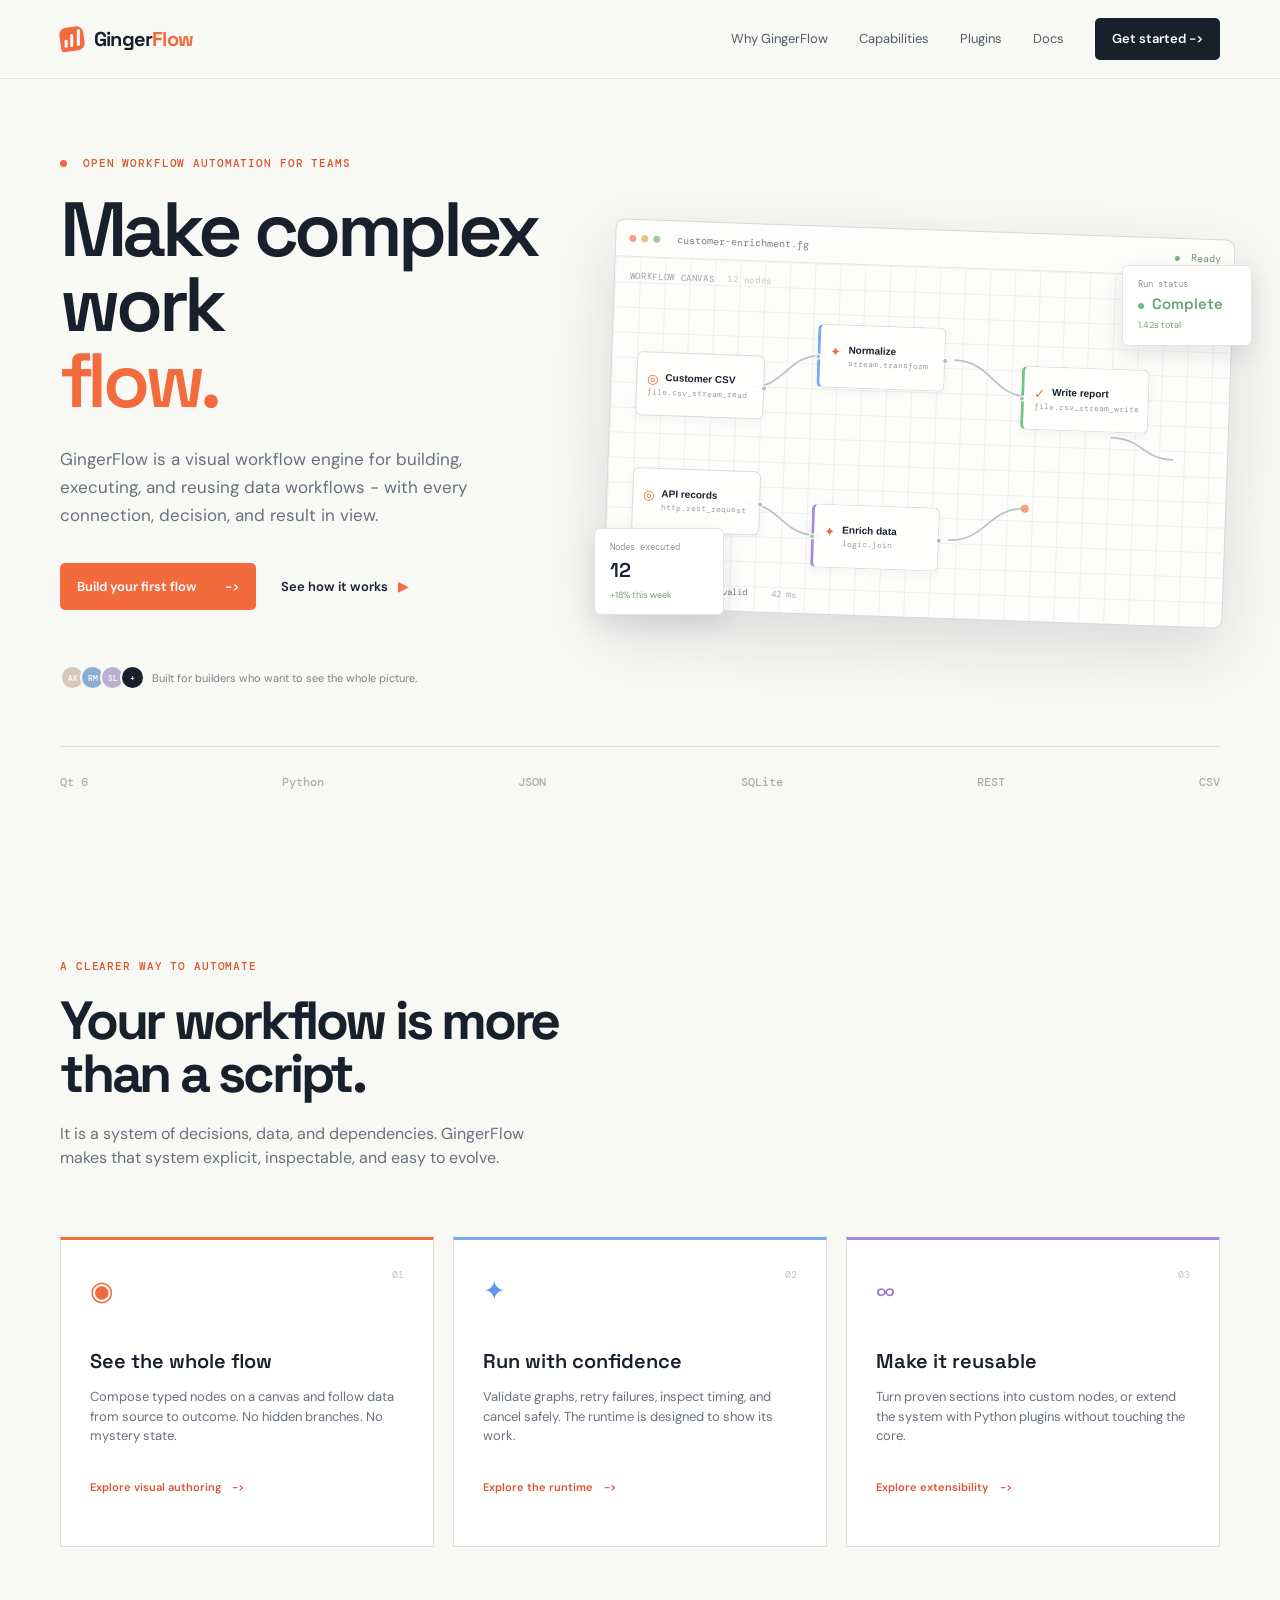
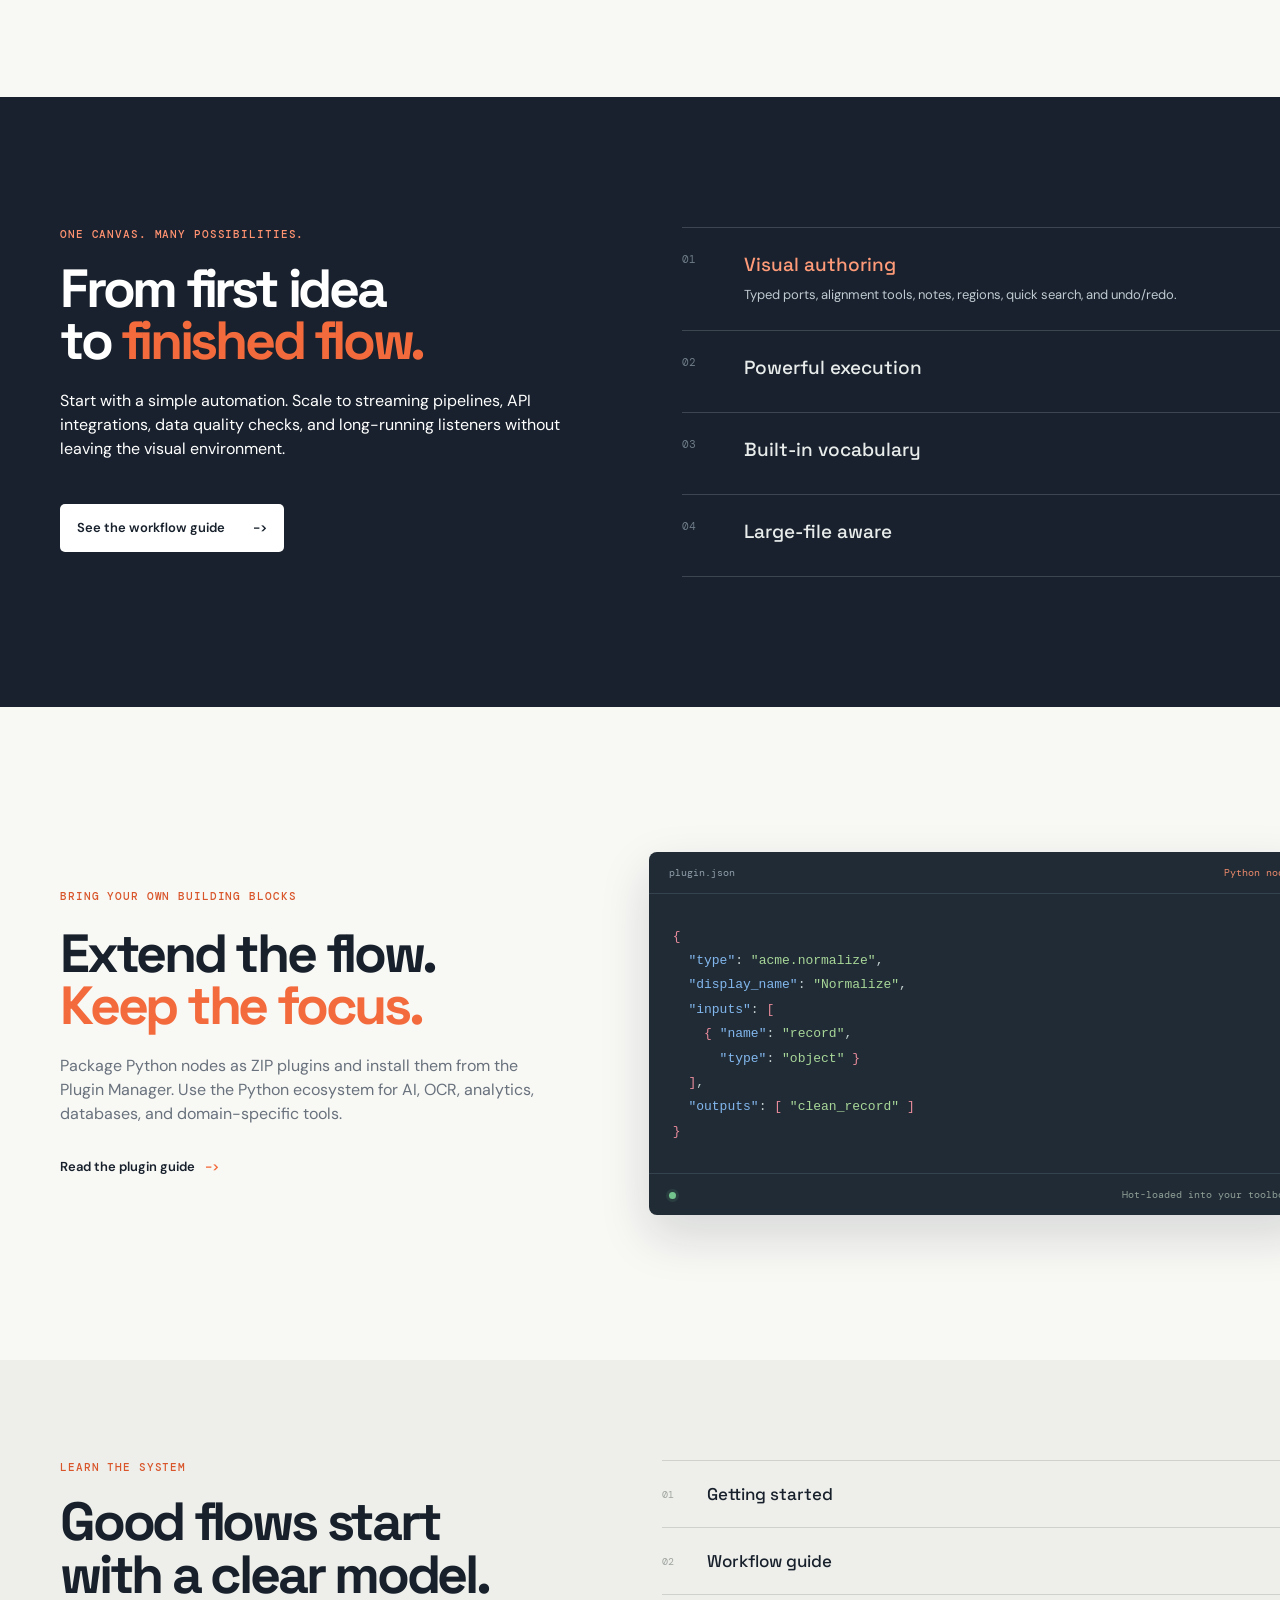
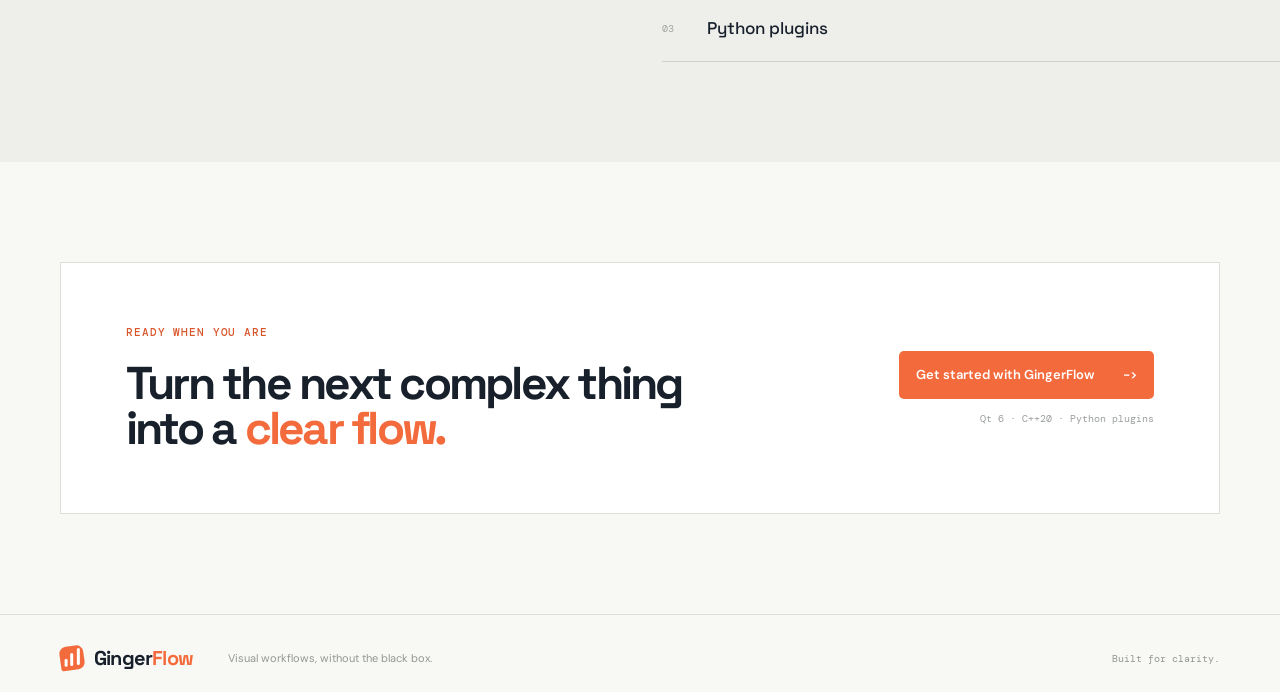
==== index.html @ 4911ff60 "Add initial HTML, CSS, and JavaScript files for GingerFlow web application" ====
<!doctype html>
<html lang="en">
<head>
  <meta charset="utf-8">
  <meta name="viewport" content="width=device-width, initial-scale=1">
  <meta name="description" content="GingerFlow is a visual workflow engine for building, inspecting, and automating data workflows.">
  <title>GingerFlow - Visual workflows, without the black box</title>
  <link rel="stylesheet" href="styles.css">
</head>
<body>
  <header class="site-header">
    <nav class="nav shell" aria-label="Main navigation">
      <a class="brand" href="#top" aria-label="GingerFlow home">
        <span class="brand-mark" aria-hidden="true"><span></span><span></span><span></span></span>
        <span>Ginger<span>Flow</span></span>
      </a>
      <button class="menu-toggle" type="button" aria-expanded="false" aria-controls="site-menu">Menu</button>
      <div class="nav-links" id="site-menu">
        <a href="#why">Why GingerFlow</a>
        <a href="#capabilities">Capabilities</a>
        <a href="#plugins">Plugins</a>
        <a href="#docs">Docs</a>
        <a class="nav-cta" href="#get-started">Get started <span aria-hidden="true">-&gt;</span></a>
      </div>
    </nav>
  </header>

  <main id="top">
    <section class="hero shell">
      <div class="hero-copy">
        <p class="eyebrow"><span class="eyebrow-dot"></span> Open workflow automation for teams</p>
        <h1>Make complex work<br><em>flow.</em></h1>
        <p class="hero-lede">GingerFlow is a visual workflow engine for building, executing, and reusing data workflows - with every connection, decision, and result in view.</p>
        <div class="hero-actions">
          <a class="button button-primary" href="#get-started">Build your first flow <span aria-hidden="true">-&gt;</span></a>
          <a class="text-link" href="#workflow-demo">See how it works <span aria-hidden="true">&#9654;</span></a>
        </div>
        <div class="hero-proof">
          <div class="avatars" aria-hidden="true"><i>AK</i><i>RM</i><i>SL</i><i>+</i></div>
          <span>Built for builders who want to see the whole picture.</span>
        </div>
      </div>
      <div class="hero-visual" id="workflow-demo" aria-label="Interactive workflow preview">
        <div class="visual-glow"></div>
        <div class="workflow-window">
          <div class="window-bar"><span class="window-dot red"></span><span class="window-dot yellow"></span><span class="window-dot green"></span><span class="window-title">customer-enrichment.fg</span><span class="run-state"><b></b> Ready</span></div>
          <div class="canvas">
            <div class="canvas-label">WORKFLOW CANVAS <span>12 nodes</span></div>
            <svg class="wires" viewBox="0 0 620 350" preserveAspectRatio="none" aria-hidden="true">
              <path d="M138 126 C175 126, 175 92, 211 92"></path>
              <path d="M138 242 C175 242, 175 272, 211 272"></path>
              <path d="M343 92 C382 92, 382 126, 419 126"></path>
              <path d="M343 272 C382 272, 382 238, 419 238"></path>
              <path d="M503 164 C535 164, 535 184, 566 184"></path>
              <circle cx="211" cy="92" r="4"></circle><circle cx="211" cy="272" r="4"></circle><circle cx="419" cy="126" r="4"></circle><circle cx="419" cy="238" r="4"></circle>
            </svg>
            <button class="flow-node source" type="button" data-node="Input"> <span class="node-icon">&#9678;</span><strong>Customer CSV</strong><small>file.csv_stream_read</small><b class="port out"></b></button>
            <button class="flow-node source second" type="button" data-node="Input"> <span class="node-icon">&#9678;</span><strong>API records</strong><small>http.rest_request</small><b class="port out"></b></button>
            <button class="flow-node action" type="button" data-node="Transform"> <span class="node-icon">&#10022;</span><strong>Normalize</strong><small>stream.transform</small><b class="port in"></b><b class="port out"></b></button>
            <button class="flow-node action second" type="button" data-node="Transform"> <span class="node-icon">&#10022;</span><strong>Enrich data</strong><small>logic.join</small><b class="port in"></b><b class="port out"></b></button>
            <button class="flow-node result" type="button" data-node="Output"> <span class="node-icon">&#10003;</span><strong>Write report</strong><small>file.csv_stream_write</small><b class="port in"></b></button>
            <div class="canvas-status"><span class="status-check">&#10003;</span> All connections valid <span>42 ms</span></div>
          </div>
        </div>
        <div class="metric-card metric-one"><span>Nodes executed</span><strong>12</strong><small>+18% this week</small></div>
        <div class="metric-card metric-two"><span>Run status</span><strong><i></i> Complete</strong><small>1.42s total</small></div>
      </div>
    </section>

    <section class="logo-strip shell" aria-label="GingerFlow technologies">
      <span>Qt 6</span><span>Python</span><span>JSON</span><span>SQLite</span><span>REST</span><span>CSV</span>
    </section>

    <section class="section shell" id="why">
      <div class="section-heading">
        <p class="eyebrow">A clearer way to automate</p>
        <h2>Your workflow is more than a script.</h2>
        <p>It is a system of decisions, data, and dependencies. GingerFlow makes that system explicit, inspectable, and easy to evolve.</p>
      </div>
      <div class="feature-grid">
        <article class="feature-card accent-orange"><span class="feature-number">01</span><div class="feature-icon">&#9673;</div><h3>See the whole flow</h3><p>Compose typed nodes on a canvas and follow data from source to outcome. No hidden branches. No mystery state.</p><a href="#capabilities">Explore visual authoring <span>-&gt;</span></a></article>
        <article class="feature-card accent-blue"><span class="feature-number">02</span><div class="feature-icon">&#10022;</div><h3>Run with confidence</h3><p>Validate graphs, retry failures, inspect timing, and cancel safely. The runtime is designed to show its work.</p><a href="#capabilities">Explore the runtime <span>-&gt;</span></a></article>
        <article class="feature-card accent-purple"><span class="feature-number">03</span><div class="feature-icon">&#8734;</div><h3>Make it reusable</h3><p>Turn proven sections into custom nodes, or extend the system with Python plugins without touching the core.</p><a href="#plugins">Explore extensibility <span>-&gt;</span></a></article>
      </div>
    </section>

    <section class="dark-section" id="capabilities">
      <div class="shell capability-layout">
        <div class="section-heading light">
          <p class="eyebrow">One canvas. Many possibilities.</p>
          <h2>From first idea<br>to <em>finished flow.</em></h2>
          <p>Start with a simple automation. Scale to streaming pipelines, API integrations, data quality checks, and long-running listeners without leaving the visual environment.</p>
          <a class="button button-light" href="#get-started">See the workflow guide <span>-&gt;</span></a>
        </div>
        <div class="capability-list">
          <div class="capability active"><span>01</span><div><h3>Visual authoring</h3><p>Typed ports, alignment tools, notes, regions, quick search, and undo/redo.</p></div><b>+</b></div>
          <div class="capability"><span>02</span><div><h3>Powerful execution</h3><p>DAG validation, conditional branches, repeats, retries, cancellation, and isolation.</p></div><b>+</b></div>
          <div class="capability"><span>03</span><div><h3>Built-in vocabulary</h3><p>Logic, data, strings, files, networks, databases, archives, images, and more.</p></div><b>+</b></div>
          <div class="capability"><span>04</span><div><h3>Large-file aware</h3><p>Process binary files and CSV data in bounded chunks or row batches.</p></div><b>+</b></div>
        </div>
      </div>
    </section>

    <section class="plugin-section shell" id="plugins">
      <div class="plugin-copy"><p class="eyebrow">Bring your own building blocks</p><h2>Extend the flow.<br><em>Keep the focus.</em></h2><p>Package Python nodes as ZIP plugins and install them from the Plugin Manager. Use the Python ecosystem for AI, OCR, analytics, databases, and domain-specific tools.</p><a class="text-link" href="#docs">Read the plugin guide <span>-&gt;</span></a></div>
      <div class="code-card"><div class="code-top"><span>plugin.json</span><span>Python node</span></div><pre><code><span class="code-pink">{</span>
  <span class="code-key">"type"</span>: <span class="code-green">"acme.normalize"</span>,
  <span class="code-key">"display_name"</span>: <span class="code-green">"Normalize"</span>,
  <span class="code-key">"inputs"</span>: <span class="code-pink">[</span>
    <span class="code-pink">{</span> <span class="code-key">"name"</span>: <span class="code-green">"record"</span>,
      <span class="code-key">"type"</span>: <span class="code-green">"object"</span> <span class="code-pink">}</span>
  <span class="code-pink">]</span>,
  <span class="code-key">"outputs"</span>: <span class="code-pink">[</span> <span class="code-green">"clean_record"</span> <span class="code-pink">]</span>
<span class="code-pink">}</span></code></pre><div class="code-footer"><span class="pulse"></span> Hot-loaded into your toolbox</div></div>
    </section>

    <section class="docs-section" id="docs">
      <div class="shell docs-inner"><div><p class="eyebrow">Learn the system</p><h2>Good flows start<br>with a clear model.</h2></div><div class="docs-links"><a href="../wiki/Getting-Started.md"><span>01</span><strong>Getting started</strong><b>-&gt;</b></a><a href="../wiki/Workflow-Guide.md"><span>02</span><strong>Workflow guide</strong><b>-&gt;</b></a><a href="../wiki/Plugins.md"><span>03</span><strong>Python plugins</strong><b>-&gt;</b></a></div></div>
    </section>

    <section class="cta-section shell" id="get-started"><div class="cta-card"><div><p class="eyebrow">Ready when you are</p><h2>Turn the next complex thing<br>into a <em>clear flow.</em></h2></div><div class="cta-action"><a class="button button-primary" href="../wiki/Getting-Started.md">Get started with GingerFlow <span>-&gt;</span></a><small>Qt 6 &middot; C++20 &middot; Python plugins</small></div></div></section>
  </main>
  <footer class="footer"><div class="shell footer-inner"><a class="brand" href="#top"><span class="brand-mark" aria-hidden="true"><span></span><span></span><span></span></span><span>Ginger<span>Flow</span></span></a><p>Visual workflows, without the black box.</p><span class="footer-note">Built for clarity.</span></div></footer>
  <script src="script.js"></script>
</body>
</html>
---- styles.css ----
@import url('https://fonts.googleapis.com/css2?family=DM+Mono:wght@400;500&family=DM+Sans:wght@400;500;600;700&family=Space+Grotesk:wght@500;600;700&display=swap');

:root { --ink:#17202b; --muted:#68717c; --paper:#f8f8f5; --line:#dedfd9; --orange:#f36b3d; --orange-dark:#d9562b; --blue:#75a9f6; --purple:#a48be0; --dark:#18212d; }
* { box-sizing:border-box; }
html { scroll-behavior:smooth; }
body { margin:0; background:var(--paper); color:var(--ink); font-family:'DM Sans',sans-serif; line-height:1.5; }
a { color:inherit; text-decoration:none; }
.shell { width:min(1160px,calc(100% - 48px)); margin:auto; }
.site-header { position:sticky; top:0; z-index:10; background:rgba(248,248,245,.9); border-bottom:1px solid rgba(222,223,217,.75); backdrop-filter:blur(14px); }
.nav { min-height:78px; display:flex; align-items:center; justify-content:space-between; }
.brand { display:flex; align-items:center; gap:10px; font:700 20px 'Space Grotesk',sans-serif; letter-spacing:-.04em; }
.brand > span:last-child > span { color:var(--orange); }
.brand-mark { display:flex; align-items:flex-end; gap:3px; width:24px; height:24px; padding:4px; background:var(--orange); border-radius:7px 7px 7px 2px; transform:rotate(-8deg); }
.brand-mark span { display:block; width:4px; background:white; border-radius:2px; transform:rotate(8deg); }.brand-mark span:nth-child(1){height:8px}.brand-mark span:nth-child(2){height:13px}.brand-mark span:nth-child(3){height:17px}
.nav-links { display:flex; align-items:center; gap:31px; font-size:13px; color:#515b65; }.nav-links a:hover { color:var(--orange-dark); }.nav-cta { padding:11px 17px; background:var(--ink); border-radius:5px; color:#fff!important; font-weight:600; }.nav-cta:hover { background:var(--orange-dark); }
.menu-toggle { display:none; border:1px solid var(--line); background:#fff; border-radius:5px; padding:8px 12px; font:600 13px inherit; }
.hero { min-height:650px; display:grid; grid-template-columns:44% 56%; align-items:center; padding:77px 0 56px; gap:24px; }.eyebrow { margin:0 0 22px; color:var(--orange-dark); font:500 11px 'DM Mono',monospace; letter-spacing:.08em; text-transform:uppercase; }.eyebrow-dot { display:inline-block; width:7px; height:7px; margin-right:8px; background:var(--orange); border-radius:50%; }
h1,h2,h3,p { margin-top:0; } h1,h2 { font-family:'Space Grotesk',sans-serif; letter-spacing:-.06em; line-height:.98; } h1 { margin-bottom:27px; font-size:clamp(54px,6vw,82px); font-weight:600; } h1 em,h2 em { color:var(--orange); font-style:normal; }.hero-lede { max-width:450px; color:var(--muted); font-size:17px; line-height:1.65; }.hero-actions { display:flex; align-items:center; gap:25px; margin-top:34px; }.button { display:inline-flex; align-items:center; gap:28px; padding:14px 17px; border-radius:5px; font-size:13px; font-weight:600; transition:transform .2s,background .2s; }.button:hover { transform:translateY(-2px); }.button-primary { background:var(--orange); color:white; }.button-primary:hover { background:var(--orange-dark); }.text-link { font-size:13px; font-weight:600; }.text-link span { color:var(--orange); margin-left:7px; }.hero-proof { display:flex; align-items:center; gap:12px; margin-top:55px; color:#7b8288; font-size:11px; }.avatars { display:flex; }.avatars i { width:25px; height:25px; display:grid; place-items:center; margin-right:-5px; border:2px solid var(--paper); border-radius:50%; background:#d9c6ba; color:white; font:500 8px 'DM Mono',monospace; font-style:normal; }.avatars i:nth-child(2){background:#8aadd1}.avatars i:nth-child(3){background:#bab0d3}.avatars i:nth-child(4){background:var(--ink)}
.hero-visual { position:relative; min-height:400px; display:flex; align-items:center; justify-content:center; }.visual-glow { position:absolute; width:500px; height:400px; background:radial-gradient(circle,rgba(243,107,61,.14),transparent 68%); }.workflow-window { position:relative; z-index:1; width:100%; max-width:620px; overflow:hidden; border:1px solid #d6d9d7; border-radius:9px; background:#fdfdfb; box-shadow:0 24px 65px rgba(23,32,43,.13); transform:rotate(2deg); }.window-bar { display:flex; align-items:center; height:37px; padding:0 13px; border-bottom:1px solid #e6e7e3; color:#7b8286; font:10px 'DM Mono',monospace; }.window-dot { width:7px;height:7px;margin-right:5px;border-radius:50%; }.red{background:#f4a08e}.yellow{background:#e8c37c}.green{background:#9ecb9d}.window-title { margin-left:12px; }.run-state { margin-left:auto; color:#6f9275; }.run-state b { display:inline-block; width:5px;height:5px;margin-right:5px;background:#70b377;border-radius:50%; }.canvas { position:relative; height:350px; overflow:hidden; background-image:linear-gradient(#eff1ee 1px,transparent 1px),linear-gradient(90deg,#eff1ee 1px,transparent 1px); background-size:25px 25px; }.canvas-label { position:absolute; top:13px;left:15px; color:#9ca3a4; font:9px 'DM Mono',monospace; letter-spacing:.07em; }.canvas-label span { color:#c5c8c5; margin-left:7px; }.wires { position:absolute; inset:0; width:100%; height:100%; }.wires path { fill:none; stroke:#b6c5c4; stroke-width:1.7; }.wires circle { fill:#f5a078; }.flow-node { position:absolute; z-index:2; display:block; width:128px; height:64px; padding:11px 10px; border:1px solid #d8dedb; border-radius:6px; background:rgba(255,255,253,.95); text-align:left; color:var(--ink); cursor:pointer; box-shadow:0 3px 8px rgba(31,48,55,.05); transition:transform .2s,box-shadow .2s; }.flow-node:hover,.flow-node.selected { transform:translateY(-3px); box-shadow:0 7px 15px rgba(31,48,55,.15); border-color:var(--orange); }.flow-node strong { display:block; font-size:10px; }.flow-node small { display:block; margin-top:3px; color:#96a09f; font:8px 'DM Mono',monospace; }.node-icon { float:left; margin-right:7px; color:var(--orange); font-size:13px; }.source { left:25px; top:94px; }.source.second { top:210px; }.action { left:205px; top:60px; border-left:3px solid var(--blue); }.action.second { top:240px; border-left-color:var(--purple); }.result { left:410px; top:95px; border-left:3px solid #75c18a; }.port { position:absolute; width:6px;height:6px; border:1px solid #fff; border-radius:50%; background:#a7bebc; }.port.out { right:-4px; top:29px; }.port.in { left:-5px; top:29px; }.canvas-status { position:absolute; bottom:12px; left:15px; color:#71817c; font:9px 'DM Mono',monospace; }.status-check { display:inline-grid; place-items:center; width:13px;height:13px;margin-right:5px;background:#73bb87;color:white;border-radius:50%; }.canvas-status span:last-child { margin-left:19px; color:#aeb5b2; }.metric-card { position:absolute; z-index:3; min-width:130px; padding:12px 15px; border:1px solid #e4e3dd; border-radius:6px; background:#fff; box-shadow:0 9px 25px rgba(23,32,43,.1); font-size:10px; }.metric-card span { display:block; color:#929997; font:9px 'DM Mono',monospace; }.metric-card strong { display:block; margin:4px 0; font:600 20px 'Space Grotesk',sans-serif; }.metric-card small { color:#6da275; font-size:9px; }.metric-one { left:0; bottom:8px; }.metric-two { right:-8px; top:42px; }.metric-two strong { color:#66a471; font-size:15px; }.metric-two i { display:inline-block;width:6px;height:6px;margin-right:4px;background:#73bb87;border-radius:50%; }
.logo-strip { display:flex; justify-content:space-between; align-items:center; padding:27px 0 34px; border-top:1px solid var(--line); color:#abb0ac; font:500 12px 'DM Mono',monospace; }
.section { padding:135px 0 150px; }.section-heading { max-width:600px; }.section-heading h2,.plugin-copy h2,.docs-inner h2,.cta-card h2 { margin-bottom:21px; font-size:clamp(40px,4.2vw,58px); }.section-heading > p:last-child,.plugin-copy > p:last-of-type { max-width:500px; color:var(--muted); font-size:16px; }.feature-grid { display:grid; grid-template-columns:repeat(3,1fr); gap:19px; margin-top:67px; }.feature-card { position:relative; min-height:310px; padding:31px 29px; border:1px solid var(--line); border-top:3px solid var(--orange); background:#fff; }.feature-card.accent-blue{border-top-color:var(--blue)}.feature-card.accent-purple{border-top-color:var(--purple)}.feature-number { position:absolute; top:28px; right:29px; color:#c2c6c2; font:10px 'DM Mono',monospace; }.feature-icon { margin-bottom:37px; color:var(--orange); font-size:27px; }.accent-blue .feature-icon{color:#6196ed}.accent-purple .feature-icon{color:#9678d0}.feature-card h3 { margin-bottom:13px; font:600 20px 'Space Grotesk',sans-serif; }.feature-card p { min-height:74px; color:var(--muted); font-size:13px; }.feature-card a { color:var(--orange-dark); font-size:11px; font-weight:600; }.feature-card a span { margin-left:8px; }
.dark-section { padding:130px 0; background:var(--dark); color:white; }.capability-layout { display:grid; grid-template-columns:45% 55%; gap:100px; align-items:start; }.light .eyebrow { color:#ff9271; }.light > p:last-child { color:#aab4bd; }.light h2 { color:#fff; }.button-light { margin-top:27px; background:#fff; color:var(--ink); }.button-light:hover { background:#f1f1ee; }.capability-list { border-top:1px solid #3b4651; }.capability { display:grid; grid-template-columns:45px 1fr 18px; gap:17px; align-items:start; padding:24px 0; border-bottom:1px solid #3b4651; color:#98a3ae; }.capability > span { color:#6e7b88; font:11px 'DM Mono',monospace; }.capability h3 { margin:0 0 8px; color:#e8eceb; font:500 19px 'Space Grotesk',sans-serif; }.capability p { display:none; margin:0; font-size:13px; line-height:1.6; }.capability b { color:#788692; font-size:18px; font-weight:400; }.capability.active { color:#bfcad1; }.capability.active h3 { color:#ff9b79; }.capability.active p { display:block; }.capability.active b { color:#ff9b79; }
.plugin-section { display:grid; grid-template-columns:43% 57%; gap:90px; align-items:center; padding:145px 0; }.plugin-copy .eyebrow { margin-bottom:25px; }.plugin-copy > p:last-of-type { margin-bottom:28px; }.code-card { overflow:hidden; border-radius:8px; background:#202b36; box-shadow:0 20px 50px rgba(23,32,43,.15); }.code-top,.code-footer { display:flex; justify-content:space-between; padding:14px 20px; color:#91a0ab; font:10px 'DM Mono',monospace; border-bottom:1px solid #35434f; }.code-top span:last-child { color:#ec8a6a; }.code-card pre { margin:0; padding:30px 24px; min-height:260px; color:#c1d0ce; font:13px/1.8 'DM Mono',monospace; }.code-pink { color:#e98b9b; }.code-key { color:#82b7ed; }.code-green { color:#a8d798; }.code-footer { border-top:1px solid #35434f; border-bottom:0; color:#90a097; }.pulse { width:7px;height:7px;margin:4px 7px 0 0;background:#74c58d;border-radius:50%; box-shadow:0 0 0 3px rgba(116,197,141,.12); }
.docs-section { padding:100px 0; background:#eeefeb; }.docs-inner { display:grid; grid-template-columns:45% 55%; gap:80px; align-items:start; }.docs-links { border-top:1px solid #cfd2cc; }.docs-links a { display:grid; grid-template-columns:45px 1fr 20px; align-items:center; padding:21px 0; border-bottom:1px solid #cfd2cc; }.docs-links span { color:#9fa5a0; font:10px 'DM Mono',monospace; }.docs-links strong { font:500 17px 'Space Grotesk',sans-serif; }.docs-links b { color:var(--orange); font-weight:400; }.docs-links a:hover strong { color:var(--orange-dark); }
.cta-section { padding:100px 0; }.cta-card { display:flex; align-items:center; justify-content:space-between; padding:62px 65px; background:#fff; border:1px solid var(--line); }.cta-card h2 { margin:0; font-size:46px; }.cta-action { text-align:right; }.cta-action small { display:block; margin-top:13px; color:#9a9f9c; font:10px 'DM Mono',monospace; }.footer { padding:30px 0; border-top:1px solid var(--line); }.footer-inner { display:flex; align-items:center; gap:35px; }.footer p,.footer-note { margin:0; color:#929894; font-size:11px; }.footer-note { margin-left:auto; font:10px 'DM Mono',monospace; }
@media (max-width:850px) { .hero{grid-template-columns:1fr;padding-top:58px}.hero-copy{max-width:650px}.hero-visual{margin-top:35px}.feature-grid,.capability-layout,.plugin-section,.docs-inner{grid-template-columns:1fr;gap:48px}.feature-card{min-height:260px}.section{padding:90px 0}.plugin-section{padding:95px 0}.cta-card{display:block;padding:40px}.cta-action{text-align:left;margin-top:30px}.nav-links{gap:16px}.nav-links a:not(.nav-cta){display:none} }
@media (max-width:570px) { .shell{width:min(100% - 30px,1160px)}.site-header .shell{min-height:65px}.menu-toggle{display:block}.nav-links{display:none;position:absolute;top:65px;left:15px;right:15px;padding:14px;background:#fff;border:1px solid var(--line);box-shadow:0 8px 20px rgba(0,0,0,.08);border-radius:5px}.nav-links.open{display:flex;flex-direction:column;align-items:stretch}.nav-links a:not(.nav-cta){display:block;padding:8px}.nav-cta{text-align:center}.hero{min-height:0;padding:58px 0 45px}.hero-actions{align-items:flex-start;flex-direction:column;gap:18px}.hero-proof{margin-top:36px}.workflow-window{transform:none}.canvas{height:315px;transform:scale(.82);transform-origin:center}.hero-visual{min-height:330px;margin-left:-35px;margin-right:-35px}.metric-one{left:0;bottom:-7px}.metric-two{right:0;top:12px}.logo-strip{flex-wrap:wrap;gap:16px;justify-content:flex-start}.section-heading h2,.plugin-copy h2,.docs-inner h2{font-size:42px}.feature-grid{margin-top:40px}.dark-section{padding:90px 0}.code-card{margin:0 -5px}.code-card pre{font-size:10px;padding:22px 15px}.cta-card h2{font-size:37px}.footer-inner{gap:14px;flex-wrap:wrap}.footer-note{margin-left:0} }
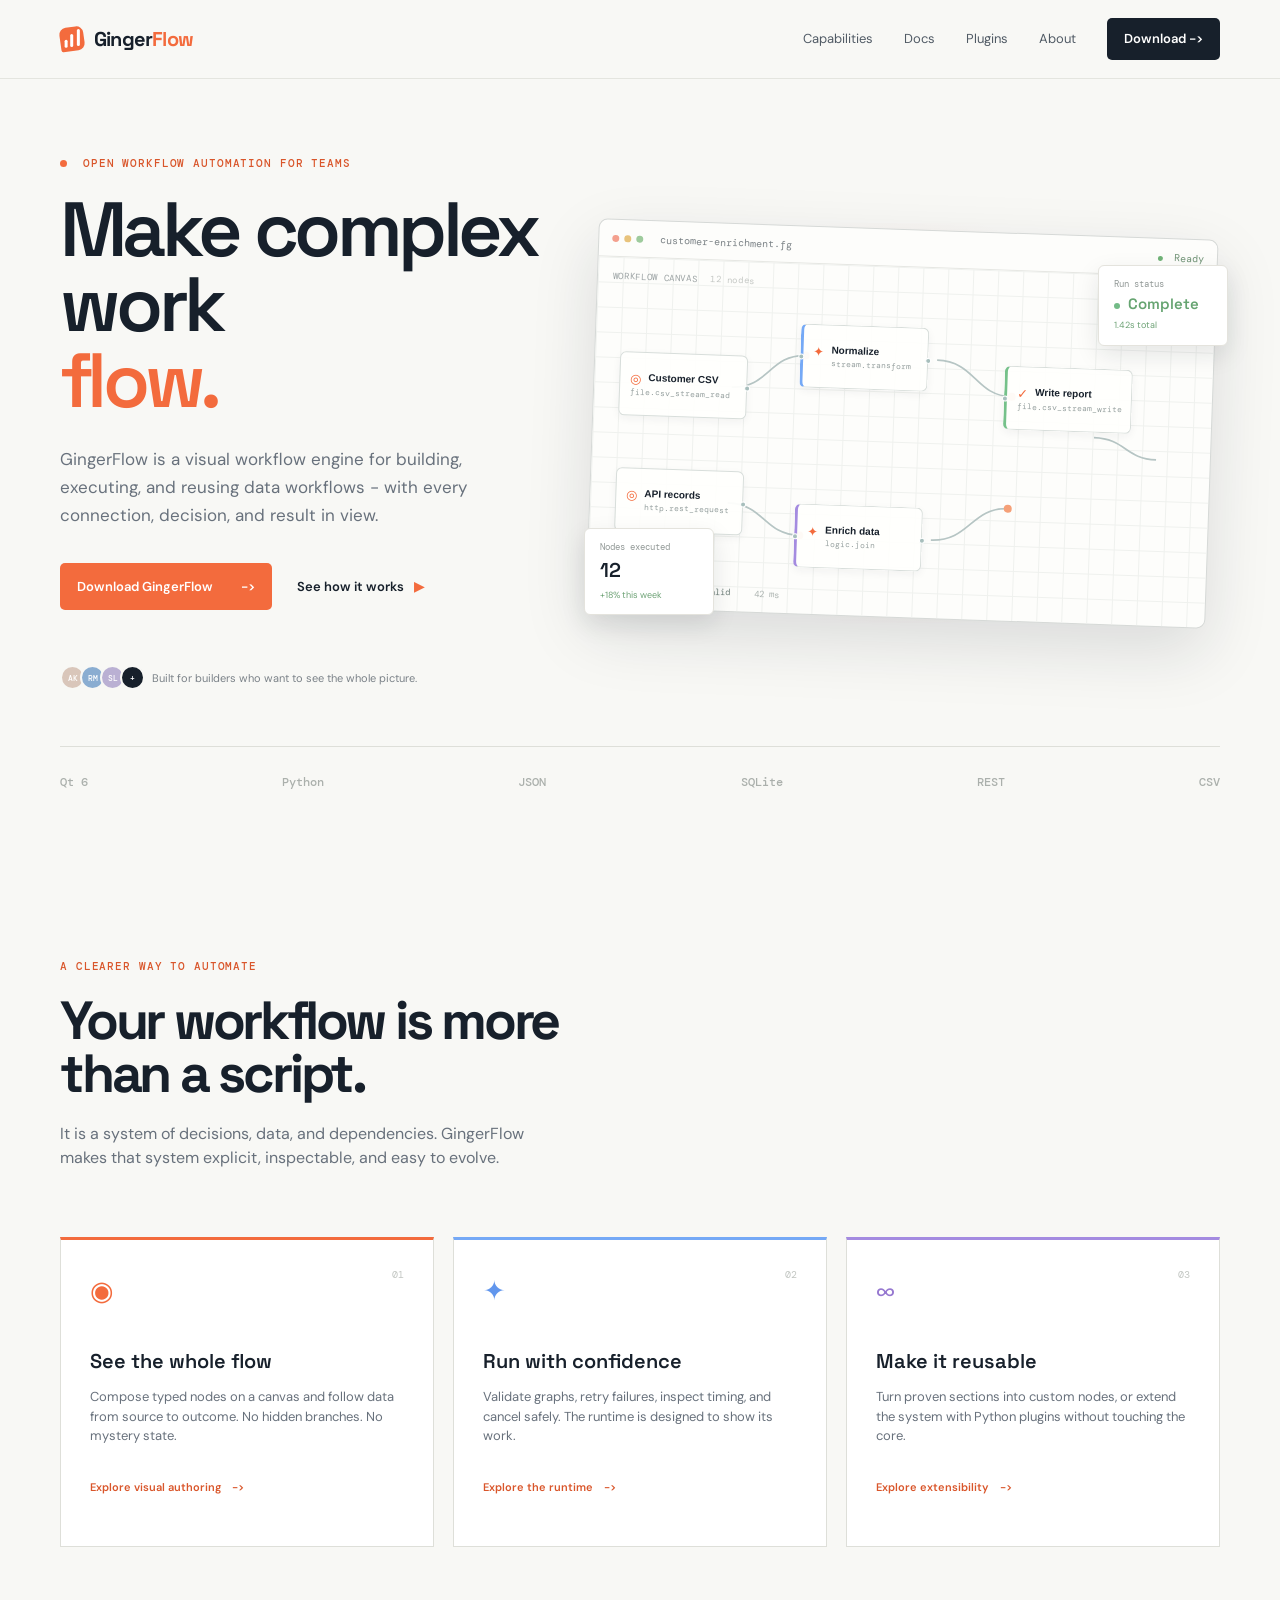
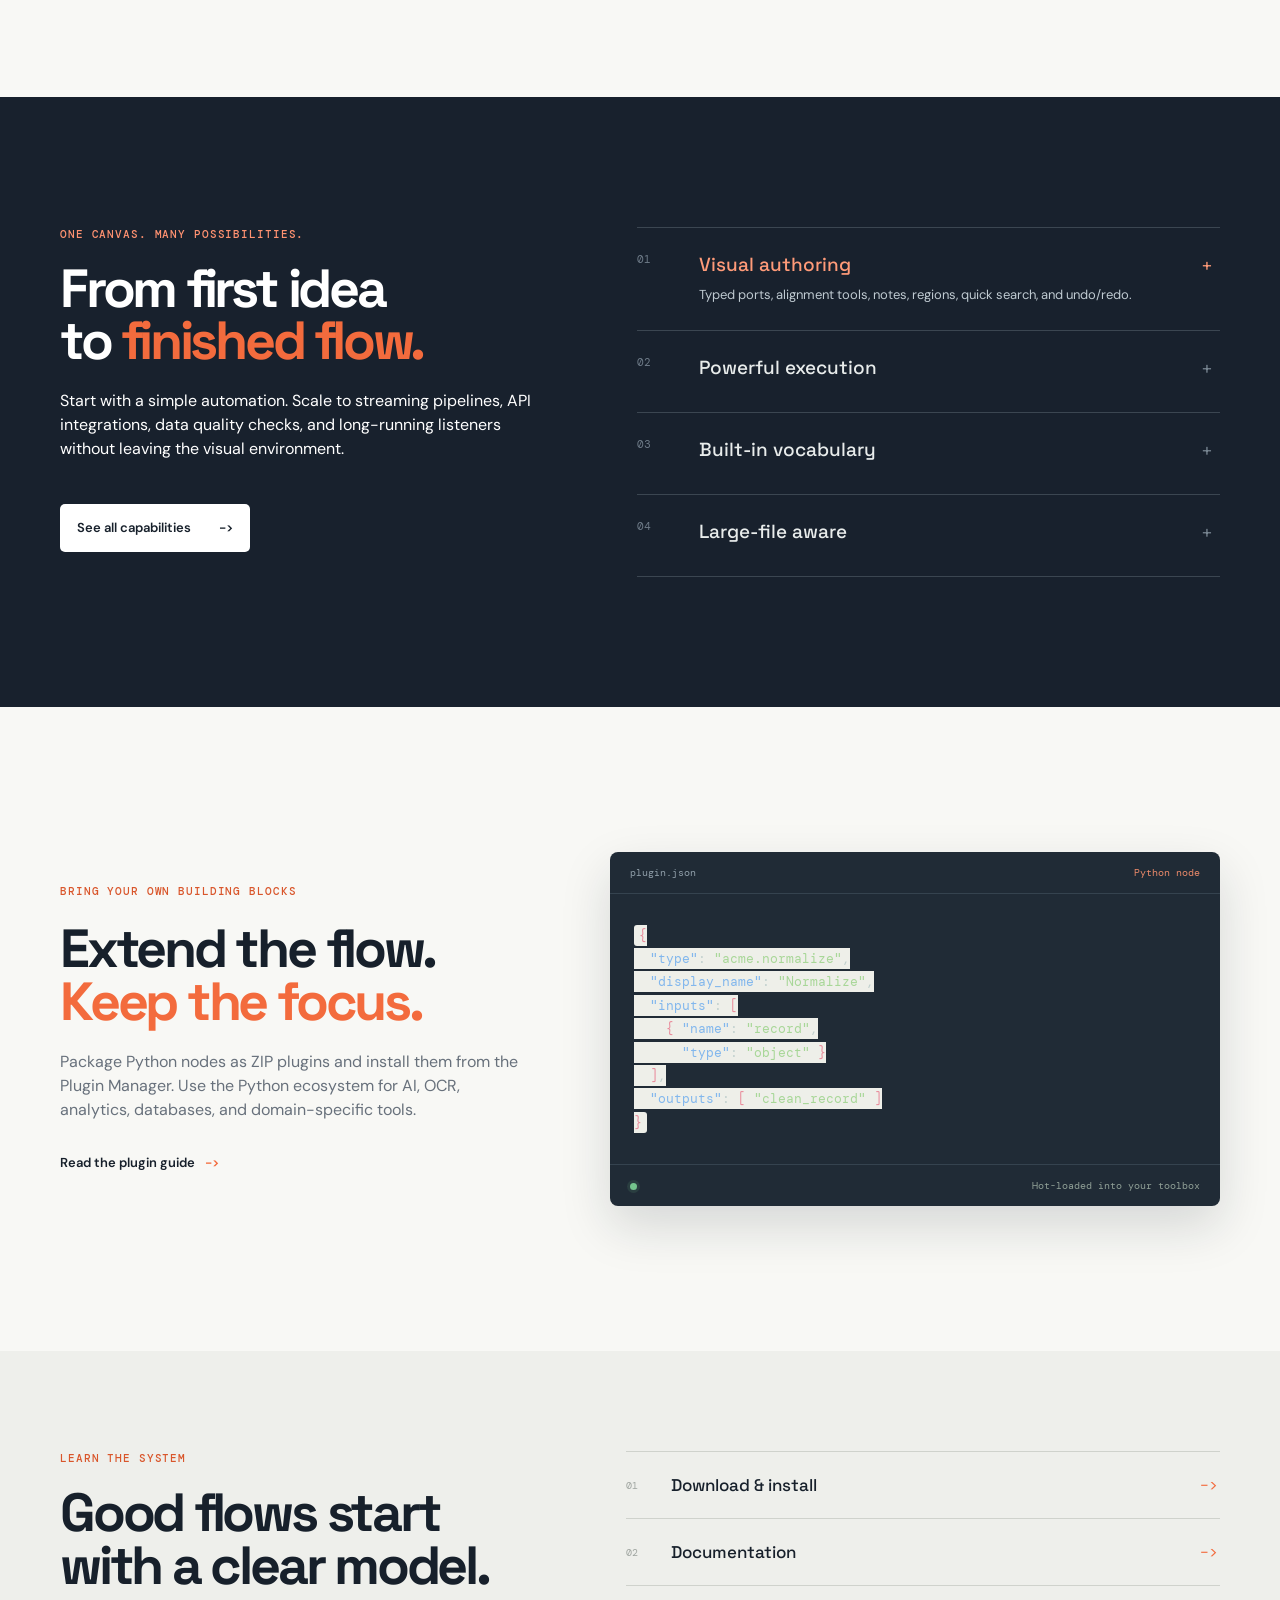
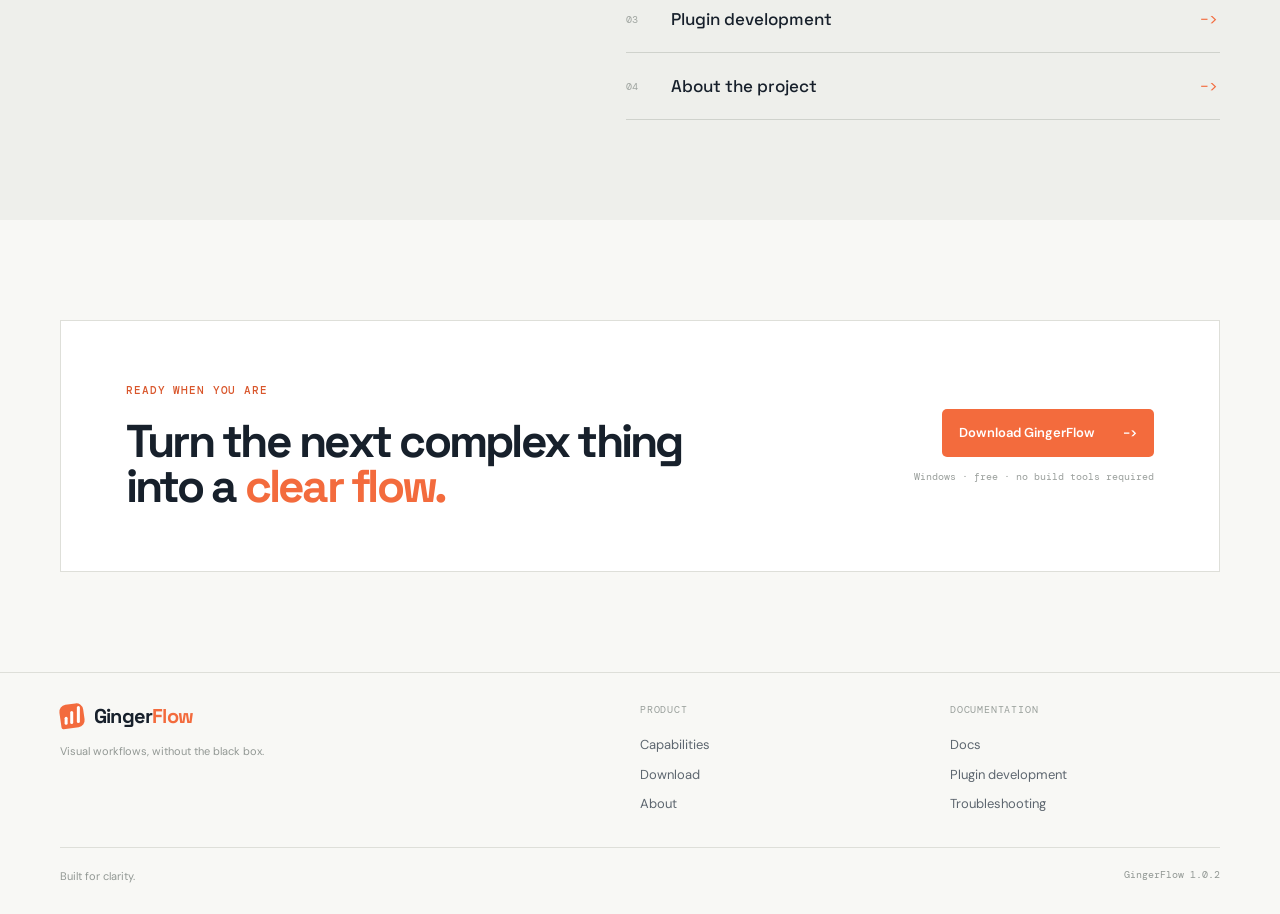
==== commit 522d3273: "Add robots.txt, sitemap.xml, and enhance accessibility and interactivity in script.js and styles.css" ====
--- a/index.html
+++ b/index.html
@@ -3,36 +3,73 @@
 <head>
   <meta charset="utf-8">
   <meta name="viewport" content="width=device-width, initial-scale=1">
-  <meta name="description" content="GingerFlow is a visual workflow engine for building, inspecting, and automating data workflows.">
-  <title>GingerFlow - Visual workflows, without the black box</title>
+  <title>GingerFlow - Visual Workflow Engine for Data Automation</title>
+  <meta name="description" content="GingerFlow is a desktop visual workflow engine for building, executing, and reusing data workflows. Drag-and-drop nodes, streaming pipelines, and Python plugins - free for Windows.">
+  <meta name="keywords" content="visual workflow engine, workflow automation software, node based automation, data pipeline tool, ETL workflow builder, Python workflow plugins">
+  <link rel="canonical" href="https://gingerflow.dev/">
+  <meta name="robots" content="index, follow">
+  <meta name="author" content="GingerFlow">
+  <meta name="theme-color" content="#f36b3d">
+  <meta property="og:type" content="website">
+  <meta property="og:site_name" content="GingerFlow">
+  <meta property="og:title" content="GingerFlow - Visual Workflow Engine for Data Automation">
+  <meta property="og:description" content="Build, execute, and reuse data workflows on a visual canvas. Streaming pipelines, reusable custom nodes, and Python plugins.">
+  <meta property="og:url" content="https://gingerflow.dev/">
+  <meta property="og:locale" content="en_US">
+  <meta name="twitter:card" content="summary_large_image">
+  <meta name="twitter:title" content="GingerFlow - Visual Workflow Engine for Data Automation">
+  <meta name="twitter:description" content="Build, execute, and reuse data workflows on a visual canvas. Free for Windows.">
   <link rel="stylesheet" href="styles.css">
+  <script type="application/ld+json">
+  {
+    "@context": "https://schema.org",
+    "@type": "SoftwareApplication",
+    "name": "GingerFlow",
+    "applicationCategory": "DeveloperApplication",
+    "operatingSystem": "Windows 10, Windows 11",
+    "softwareVersion": "1.0.2",
+    "url": "https://gingerflow.dev/",
+    "downloadUrl": "https://github.com/priyankdalal/GingerFlow/releases/tag/1.0.1-Beta",
+    "description": "A desktop visual workflow engine for building, executing, packaging, and reusing data workflows, with a validated DAG runtime, streaming pipelines, and Python plugins.",
+    "featureList": [
+      "Visual node editor with typed ports",
+      "Validated DAG execution with conditional branching",
+      "Bounded-memory streaming file and CSV pipelines",
+      "Reusable custom nodes",
+      "Python plugin system",
+      "Headless worker for automation"
+    ],
+    "offers": { "@type": "Offer", "price": "0", "priceCurrency": "USD" }
+  }
+  </script>
 </head>
 <body>
+  <a class="skip-link" href="#main">Skip to content</a>
   <header class="site-header">
     <nav class="nav shell" aria-label="Main navigation">
-      <a class="brand" href="#top" aria-label="GingerFlow home">
+      <a class="brand" href="index.html" aria-label="GingerFlow home">
         <span class="brand-mark" aria-hidden="true"><span></span><span></span><span></span></span>
         <span>Ginger<span>Flow</span></span>
       </a>
       <button class="menu-toggle" type="button" aria-expanded="false" aria-controls="site-menu">Menu</button>
       <div class="nav-links" id="site-menu">
-        <a href="#why">Why GingerFlow</a>
-        <a href="#capabilities">Capabilities</a>
-        <a href="#plugins">Plugins</a>
-        <a href="#docs">Docs</a>
-        <a class="nav-cta" href="#get-started">Get started <span aria-hidden="true">-&gt;</span></a>
+        <a href="capabilities.html">Capabilities</a>
+        <a href="docs.html">Docs</a>
+        <a href="plugin-development.html">Plugins</a>
+        <a href="about.html">About</a>
+        <a class="nav-cta" href="download.html">Download <span aria-hidden="true">-&gt;</span></a>
       </div>
     </nav>
   </header>
 
-  <main id="top">
+  <main id="main">
     <section class="hero shell">
       <div class="hero-copy">
         <p class="eyebrow"><span class="eyebrow-dot"></span> Open workflow automation for teams</p>
         <h1>Make complex work<br><em>flow.</em></h1>
         <p class="hero-lede">GingerFlow is a visual workflow engine for building, executing, and reusing data workflows - with every connection, decision, and result in view.</p>
         <div class="hero-actions">
-          <a class="button button-primary" href="#get-started">Build your first flow <span aria-hidden="true">-&gt;</span></a>
+          <a class="button button-primary" href="download.html">Download GingerFlow <span aria-hidden="true">-&gt;</span></a>
           <a class="text-link" href="#workflow-demo">See how it works <span aria-hidden="true">&#9654;</span></a>
         </div>
         <div class="hero-proof">
@@ -78,9 +115,9 @@
         <p>It is a system of decisions, data, and dependencies. GingerFlow makes that system explicit, inspectable, and easy to evolve.</p>
       </div>
       <div class="feature-grid">
-        <article class="feature-card accent-orange"><span class="feature-number">01</span><div class="feature-icon">&#9673;</div><h3>See the whole flow</h3><p>Compose typed nodes on a canvas and follow data from source to outcome. No hidden branches. No mystery state.</p><a href="#capabilities">Explore visual authoring <span>-&gt;</span></a></article>
-        <article class="feature-card accent-blue"><span class="feature-number">02</span><div class="feature-icon">&#10022;</div><h3>Run with confidence</h3><p>Validate graphs, retry failures, inspect timing, and cancel safely. The runtime is designed to show its work.</p><a href="#capabilities">Explore the runtime <span>-&gt;</span></a></article>
-        <article class="feature-card accent-purple"><span class="feature-number">03</span><div class="feature-icon">&#8734;</div><h3>Make it reusable</h3><p>Turn proven sections into custom nodes, or extend the system with Python plugins without touching the core.</p><a href="#plugins">Explore extensibility <span>-&gt;</span></a></article>
+        <article class="feature-card accent-orange"><span class="feature-number">01</span><div class="feature-icon">&#9673;</div><h3>See the whole flow</h3><p>Compose typed nodes on a canvas and follow data from source to outcome. No hidden branches. No mystery state.</p><a href="capabilities.html">Explore visual authoring <span>-&gt;</span></a></article>
+        <article class="feature-card accent-blue"><span class="feature-number">02</span><div class="feature-icon">&#10022;</div><h3>Run with confidence</h3><p>Validate graphs, retry failures, inspect timing, and cancel safely. The runtime is designed to show its work.</p><a href="capabilities.html#runtime">Explore the runtime <span>-&gt;</span></a></article>
+        <article class="feature-card accent-purple"><span class="feature-number">03</span><div class="feature-icon">&#8734;</div><h3>Make it reusable</h3><p>Turn proven sections into custom nodes, or extend the system with Python plugins without touching the core.</p><a href="plugin-development.html">Explore extensibility <span>-&gt;</span></a></article>
       </div>
     </section>
 
@@ -90,7 +127,7 @@
           <p class="eyebrow">One canvas. Many possibilities.</p>
           <h2>From first idea<br>to <em>finished flow.</em></h2>
           <p>Start with a simple automation. Scale to streaming pipelines, API integrations, data quality checks, and long-running listeners without leaving the visual environment.</p>
-          <a class="button button-light" href="#get-started">See the workflow guide <span>-&gt;</span></a>
+          <a class="button button-light" href="capabilities.html">See all capabilities <span>-&gt;</span></a>
         </div>
         <div class="capability-list">
           <div class="capability active"><span>01</span><div><h3>Visual authoring</h3><p>Typed ports, alignment tools, notes, regions, quick search, and undo/redo.</p></div><b>+</b></div>
@@ -102,7 +139,7 @@
     </section>
 
     <section class="plugin-section shell" id="plugins">
-      <div class="plugin-copy"><p class="eyebrow">Bring your own building blocks</p><h2>Extend the flow.<br><em>Keep the focus.</em></h2><p>Package Python nodes as ZIP plugins and install them from the Plugin Manager. Use the Python ecosystem for AI, OCR, analytics, databases, and domain-specific tools.</p><a class="text-link" href="#docs">Read the plugin guide <span>-&gt;</span></a></div>
+      <div class="plugin-copy"><p class="eyebrow">Bring your own building blocks</p><h2>Extend the flow.<br><em>Keep the focus.</em></h2><p>Package Python nodes as ZIP plugins and install them from the Plugin Manager. Use the Python ecosystem for AI, OCR, analytics, databases, and domain-specific tools.</p><a class="text-link" href="plugin-development.html">Read the plugin guide <span>-&gt;</span></a></div>
       <div class="code-card"><div class="code-top"><span>plugin.json</span><span>Python node</span></div><pre><code><span class="code-pink">{</span>
   <span class="code-key">"type"</span>: <span class="code-green">"acme.normalize"</span>,
   <span class="code-key">"display_name"</span>: <span class="code-green">"Normalize"</span>,
@@ -115,12 +152,22 @@
     </section>
 
     <section class="docs-section" id="docs">
-      <div class="shell docs-inner"><div><p class="eyebrow">Learn the system</p><h2>Good flows start<br>with a clear model.</h2></div><div class="docs-links"><a href="../wiki/Getting-Started.md"><span>01</span><strong>Getting started</strong><b>-&gt;</b></a><a href="../wiki/Workflow-Guide.md"><span>02</span><strong>Workflow guide</strong><b>-&gt;</b></a><a href="../wiki/Plugins.md"><span>03</span><strong>Python plugins</strong><b>-&gt;</b></a></div></div>
+      <div class="shell docs-inner"><div><p class="eyebrow">Learn the system</p><h2>Good flows start<br>with a clear model.</h2></div><div class="docs-links"><a href="download.html"><span>01</span><strong>Download &amp; install</strong><b>-&gt;</b></a><a href="docs.html"><span>02</span><strong>Documentation</strong><b>-&gt;</b></a><a href="plugin-development.html"><span>03</span><strong>Plugin development</strong><b>-&gt;</b></a><a href="about.html"><span>04</span><strong>About the project</strong><b>-&gt;</b></a></div></div>
     </section>
 
-    <section class="cta-section shell" id="get-started"><div class="cta-card"><div><p class="eyebrow">Ready when you are</p><h2>Turn the next complex thing<br>into a <em>clear flow.</em></h2></div><div class="cta-action"><a class="button button-primary" href="../wiki/Getting-Started.md">Get started with GingerFlow <span>-&gt;</span></a><small>Qt 6 &middot; C++20 &middot; Python plugins</small></div></div></section>
+    <section class="cta-section shell" id="get-started"><div class="cta-card"><div><p class="eyebrow">Ready when you are</p><h2>Turn the next complex thing<br>into a <em>clear flow.</em></h2></div><div class="cta-action"><a class="button button-primary" href="download.html">Download GingerFlow <span>-&gt;</span></a><small>Windows &middot; free &middot; no build tools required</small></div></div></section>
   </main>
-  <footer class="footer"><div class="shell footer-inner"><a class="brand" href="#top"><span class="brand-mark" aria-hidden="true"><span></span><span></span><span></span></span><span>Ginger<span>Flow</span></span></a><p>Visual workflows, without the black box.</p><span class="footer-note">Built for clarity.</span></div></footer>
+  <footer class="footer">
+    <div class="shell footer-grid">
+      <div class="footer-brand">
+        <a class="brand" href="index.html"><span class="brand-mark" aria-hidden="true"><span></span><span></span><span></span></span><span>Ginger<span>Flow</span></span></a>
+        <p>Visual workflows, without the black box.</p>
+      </div>
+      <nav class="footer-col" aria-label="Product"><h2>Product</h2><a href="capabilities.html">Capabilities</a><a href="download.html">Download</a><a href="about.html">About</a></nav>
+      <nav class="footer-col" aria-label="Documentation"><h2>Documentation</h2><a href="docs.html">Docs</a><a href="plugin-development.html">Plugin development</a><a href="docs.html#troubleshooting">Troubleshooting</a></nav>
+    </div>
+    <div class="shell footer-base"><span>Built for clarity.</span><span class="footer-note">GingerFlow 1.0.2</span></div>
+  </footer>
   <script src="script.js"></script>
 </body>
 </html>
--- a/styles.css
+++ b/styles.css
@@ -3,7 +3,7 @@
 :root { --ink:#17202b; --muted:#68717c; --paper:#f8f8f5; --line:#dedfd9; --orange:#f36b3d; --orange-dark:#d9562b; --blue:#75a9f6; --purple:#a48be0; --dark:#18212d; }
 * { box-sizing:border-box; }
 html { scroll-behavior:smooth; }
-body { margin:0; background:var(--paper); color:var(--ink); font-family:'DM Sans',sans-serif; line-height:1.5; }
+body { margin:0; background:var(--paper); color:var(--ink); font-family:'DM Sans',sans-serif; line-height:1.5; overflow-x:hidden; }
 a { color:inherit; text-decoration:none; }
 .shell { width:min(1160px,calc(100% - 48px)); margin:auto; }
 .site-header { position:sticky; top:0; z-index:10; background:rgba(248,248,245,.9); border-bottom:1px solid rgba(222,223,217,.75); backdrop-filter:blur(14px); }
@@ -14,14 +14,42 @@
 .brand-mark span { display:block; width:4px; background:white; border-radius:2px; transform:rotate(8deg); }.brand-mark span:nth-child(1){height:8px}.brand-mark span:nth-child(2){height:13px}.brand-mark span:nth-child(3){height:17px}
 .nav-links { display:flex; align-items:center; gap:31px; font-size:13px; color:#515b65; }.nav-links a:hover { color:var(--orange-dark); }.nav-cta { padding:11px 17px; background:var(--ink); border-radius:5px; color:#fff!important; font-weight:600; }.nav-cta:hover { background:var(--orange-dark); }
 .menu-toggle { display:none; border:1px solid var(--line); background:#fff; border-radius:5px; padding:8px 12px; font:600 13px inherit; }
-.hero { min-height:650px; display:grid; grid-template-columns:44% 56%; align-items:center; padding:77px 0 56px; gap:24px; }.eyebrow { margin:0 0 22px; color:var(--orange-dark); font:500 11px 'DM Mono',monospace; letter-spacing:.08em; text-transform:uppercase; }.eyebrow-dot { display:inline-block; width:7px; height:7px; margin-right:8px; background:var(--orange); border-radius:50%; }
+.hero { min-height:650px; display:grid; grid-template-columns:minmax(0,44fr) minmax(0,56fr); align-items:center; padding:77px 0 56px; gap:24px; }.eyebrow { margin:0 0 22px; color:var(--orange-dark); font:500 11px 'DM Mono',monospace; letter-spacing:.08em; text-transform:uppercase; }.eyebrow-dot { display:inline-block; width:7px; height:7px; margin-right:8px; background:var(--orange); border-radius:50%; }
 h1,h2,h3,p { margin-top:0; } h1,h2 { font-family:'Space Grotesk',sans-serif; letter-spacing:-.06em; line-height:.98; } h1 { margin-bottom:27px; font-size:clamp(54px,6vw,82px); font-weight:600; } h1 em,h2 em { color:var(--orange); font-style:normal; }.hero-lede { max-width:450px; color:var(--muted); font-size:17px; line-height:1.65; }.hero-actions { display:flex; align-items:center; gap:25px; margin-top:34px; }.button { display:inline-flex; align-items:center; gap:28px; padding:14px 17px; border-radius:5px; font-size:13px; font-weight:600; transition:transform .2s,background .2s; }.button:hover { transform:translateY(-2px); }.button-primary { background:var(--orange); color:white; }.button-primary:hover { background:var(--orange-dark); }.text-link { font-size:13px; font-weight:600; }.text-link span { color:var(--orange); margin-left:7px; }.hero-proof { display:flex; align-items:center; gap:12px; margin-top:55px; color:#7b8288; font-size:11px; }.avatars { display:flex; }.avatars i { width:25px; height:25px; display:grid; place-items:center; margin-right:-5px; border:2px solid var(--paper); border-radius:50%; background:#d9c6ba; color:white; font:500 8px 'DM Mono',monospace; font-style:normal; }.avatars i:nth-child(2){background:#8aadd1}.avatars i:nth-child(3){background:#bab0d3}.avatars i:nth-child(4){background:var(--ink)}
 .hero-visual { position:relative; min-height:400px; display:flex; align-items:center; justify-content:center; }.visual-glow { position:absolute; width:500px; height:400px; background:radial-gradient(circle,rgba(243,107,61,.14),transparent 68%); }.workflow-window { position:relative; z-index:1; width:100%; max-width:620px; overflow:hidden; border:1px solid #d6d9d7; border-radius:9px; background:#fdfdfb; box-shadow:0 24px 65px rgba(23,32,43,.13); transform:rotate(2deg); }.window-bar { display:flex; align-items:center; height:37px; padding:0 13px; border-bottom:1px solid #e6e7e3; color:#7b8286; font:10px 'DM Mono',monospace; }.window-dot { width:7px;height:7px;margin-right:5px;border-radius:50%; }.red{background:#f4a08e}.yellow{background:#e8c37c}.green{background:#9ecb9d}.window-title { margin-left:12px; }.run-state { margin-left:auto; color:#6f9275; }.run-state b { display:inline-block; width:5px;height:5px;margin-right:5px;background:#70b377;border-radius:50%; }.canvas { position:relative; height:350px; overflow:hidden; background-image:linear-gradient(#eff1ee 1px,transparent 1px),linear-gradient(90deg,#eff1ee 1px,transparent 1px); background-size:25px 25px; }.canvas-label { position:absolute; top:13px;left:15px; color:#9ca3a4; font:9px 'DM Mono',monospace; letter-spacing:.07em; }.canvas-label span { color:#c5c8c5; margin-left:7px; }.wires { position:absolute; inset:0; width:100%; height:100%; }.wires path { fill:none; stroke:#b6c5c4; stroke-width:1.7; }.wires circle { fill:#f5a078; }.flow-node { position:absolute; z-index:2; display:block; width:128px; height:64px; padding:11px 10px; border:1px solid #d8dedb; border-radius:6px; background:rgba(255,255,253,.95); text-align:left; color:var(--ink); cursor:pointer; box-shadow:0 3px 8px rgba(31,48,55,.05); transition:transform .2s,box-shadow .2s; }.flow-node:hover,.flow-node.selected { transform:translateY(-3px); box-shadow:0 7px 15px rgba(31,48,55,.15); border-color:var(--orange); }.flow-node strong { display:block; font-size:10px; }.flow-node small { display:block; margin-top:3px; color:#96a09f; font:8px 'DM Mono',monospace; }.node-icon { float:left; margin-right:7px; color:var(--orange); font-size:13px; }.source { left:25px; top:94px; }.source.second { top:210px; }.action { left:205px; top:60px; border-left:3px solid var(--blue); }.action.second { top:240px; border-left-color:var(--purple); }.result { left:410px; top:95px; border-left:3px solid #75c18a; }.port { position:absolute; width:6px;height:6px; border:1px solid #fff; border-radius:50%; background:#a7bebc; }.port.out { right:-4px; top:29px; }.port.in { left:-5px; top:29px; }.canvas-status { position:absolute; bottom:12px; left:15px; color:#71817c; font:9px 'DM Mono',monospace; }.status-check { display:inline-grid; place-items:center; width:13px;height:13px;margin-right:5px;background:#73bb87;color:white;border-radius:50%; }.canvas-status span:last-child { margin-left:19px; color:#aeb5b2; }.metric-card { position:absolute; z-index:3; min-width:130px; padding:12px 15px; border:1px solid #e4e3dd; border-radius:6px; background:#fff; box-shadow:0 9px 25px rgba(23,32,43,.1); font-size:10px; }.metric-card span { display:block; color:#929997; font:9px 'DM Mono',monospace; }.metric-card strong { display:block; margin:4px 0; font:600 20px 'Space Grotesk',sans-serif; }.metric-card small { color:#6da275; font-size:9px; }.metric-one { left:0; bottom:8px; }.metric-two { right:-8px; top:42px; }.metric-two strong { color:#66a471; font-size:15px; }.metric-two i { display:inline-block;width:6px;height:6px;margin-right:4px;background:#73bb87;border-radius:50%; }
 .logo-strip { display:flex; justify-content:space-between; align-items:center; padding:27px 0 34px; border-top:1px solid var(--line); color:#abb0ac; font:500 12px 'DM Mono',monospace; }
 .section { padding:135px 0 150px; }.section-heading { max-width:600px; }.section-heading h2,.plugin-copy h2,.docs-inner h2,.cta-card h2 { margin-bottom:21px; font-size:clamp(40px,4.2vw,58px); }.section-heading > p:last-child,.plugin-copy > p:last-of-type { max-width:500px; color:var(--muted); font-size:16px; }.feature-grid { display:grid; grid-template-columns:repeat(3,1fr); gap:19px; margin-top:67px; }.feature-card { position:relative; min-height:310px; padding:31px 29px; border:1px solid var(--line); border-top:3px solid var(--orange); background:#fff; }.feature-card.accent-blue{border-top-color:var(--blue)}.feature-card.accent-purple{border-top-color:var(--purple)}.feature-number { position:absolute; top:28px; right:29px; color:#c2c6c2; font:10px 'DM Mono',monospace; }.feature-icon { margin-bottom:37px; color:var(--orange); font-size:27px; }.accent-blue .feature-icon{color:#6196ed}.accent-purple .feature-icon{color:#9678d0}.feature-card h3 { margin-bottom:13px; font:600 20px 'Space Grotesk',sans-serif; }.feature-card p { min-height:74px; color:var(--muted); font-size:13px; }.feature-card a { color:var(--orange-dark); font-size:11px; font-weight:600; }.feature-card a span { margin-left:8px; }
-.dark-section { padding:130px 0; background:var(--dark); color:white; }.capability-layout { display:grid; grid-template-columns:45% 55%; gap:100px; align-items:start; }.light .eyebrow { color:#ff9271; }.light > p:last-child { color:#aab4bd; }.light h2 { color:#fff; }.button-light { margin-top:27px; background:#fff; color:var(--ink); }.button-light:hover { background:#f1f1ee; }.capability-list { border-top:1px solid #3b4651; }.capability { display:grid; grid-template-columns:45px 1fr 18px; gap:17px; align-items:start; padding:24px 0; border-bottom:1px solid #3b4651; color:#98a3ae; }.capability > span { color:#6e7b88; font:11px 'DM Mono',monospace; }.capability h3 { margin:0 0 8px; color:#e8eceb; font:500 19px 'Space Grotesk',sans-serif; }.capability p { display:none; margin:0; font-size:13px; line-height:1.6; }.capability b { color:#788692; font-size:18px; font-weight:400; }.capability.active { color:#bfcad1; }.capability.active h3 { color:#ff9b79; }.capability.active p { display:block; }.capability.active b { color:#ff9b79; }
-.plugin-section { display:grid; grid-template-columns:43% 57%; gap:90px; align-items:center; padding:145px 0; }.plugin-copy .eyebrow { margin-bottom:25px; }.plugin-copy > p:last-of-type { margin-bottom:28px; }.code-card { overflow:hidden; border-radius:8px; background:#202b36; box-shadow:0 20px 50px rgba(23,32,43,.15); }.code-top,.code-footer { display:flex; justify-content:space-between; padding:14px 20px; color:#91a0ab; font:10px 'DM Mono',monospace; border-bottom:1px solid #35434f; }.code-top span:last-child { color:#ec8a6a; }.code-card pre { margin:0; padding:30px 24px; min-height:260px; color:#c1d0ce; font:13px/1.8 'DM Mono',monospace; }.code-pink { color:#e98b9b; }.code-key { color:#82b7ed; }.code-green { color:#a8d798; }.code-footer { border-top:1px solid #35434f; border-bottom:0; color:#90a097; }.pulse { width:7px;height:7px;margin:4px 7px 0 0;background:#74c58d;border-radius:50%; box-shadow:0 0 0 3px rgba(116,197,141,.12); }
-.docs-section { padding:100px 0; background:#eeefeb; }.docs-inner { display:grid; grid-template-columns:45% 55%; gap:80px; align-items:start; }.docs-links { border-top:1px solid #cfd2cc; }.docs-links a { display:grid; grid-template-columns:45px 1fr 20px; align-items:center; padding:21px 0; border-bottom:1px solid #cfd2cc; }.docs-links span { color:#9fa5a0; font:10px 'DM Mono',monospace; }.docs-links strong { font:500 17px 'Space Grotesk',sans-serif; }.docs-links b { color:var(--orange); font-weight:400; }.docs-links a:hover strong { color:var(--orange-dark); }
+.dark-section { padding:130px 0; background:var(--dark); color:white; }.capability-layout { display:grid; grid-template-columns:minmax(0,45fr) minmax(0,55fr); gap:100px; align-items:start; }.light .eyebrow { color:#ff9271; }.light > p:last-child { color:#aab4bd; }.light h2 { color:#fff; }.button-light { margin-top:27px; background:#fff; color:var(--ink); }.button-light:hover { background:#f1f1ee; }.capability-list { border-top:1px solid #3b4651; }.capability { display:grid; grid-template-columns:45px 1fr 18px; gap:17px; align-items:start; padding:24px 0; border-bottom:1px solid #3b4651; color:#98a3ae; }.capability > span { color:#6e7b88; font:11px 'DM Mono',monospace; }.capability h3 { margin:0 0 8px; color:#e8eceb; font:500 19px 'Space Grotesk',sans-serif; }.capability p { display:none; margin:0; font-size:13px; line-height:1.6; }.capability b { color:#788692; font-size:18px; font-weight:400; }.capability.active { color:#bfcad1; }.capability.active h3 { color:#ff9b79; }.capability.active p { display:block; }.capability.active b { color:#ff9b79; }
+.plugin-section { display:grid; grid-template-columns:minmax(0,43fr) minmax(0,57fr); gap:90px; align-items:center; padding:145px 0; }.plugin-copy .eyebrow { margin-bottom:25px; }.plugin-copy > p:last-of-type { margin-bottom:28px; }.code-card { overflow:hidden; border-radius:8px; background:#202b36; box-shadow:0 20px 50px rgba(23,32,43,.15); }.code-top,.code-footer { display:flex; justify-content:space-between; padding:14px 20px; color:#91a0ab; font:10px 'DM Mono',monospace; border-bottom:1px solid #35434f; }.code-top span:last-child { color:#ec8a6a; }.code-card pre { margin:0; padding:30px 24px; min-height:260px; color:#c1d0ce; font:13px/1.8 'DM Mono',monospace; }.code-pink { color:#e98b9b; }.code-key { color:#82b7ed; }.code-green { color:#a8d798; }.code-footer { border-top:1px solid #35434f; border-bottom:0; color:#90a097; }.pulse { width:7px;height:7px;margin:4px 7px 0 0;background:#74c58d;border-radius:50%; box-shadow:0 0 0 3px rgba(116,197,141,.12); }
+.docs-section { padding:100px 0; background:#eeefeb; }.docs-inner { display:grid; grid-template-columns:minmax(0,45fr) minmax(0,55fr); gap:80px; align-items:start; }.docs-links { border-top:1px solid #cfd2cc; }.docs-links a { display:grid; grid-template-columns:45px 1fr 20px; align-items:center; padding:21px 0; border-bottom:1px solid #cfd2cc; }.docs-links span { color:#9fa5a0; font:10px 'DM Mono',monospace; }.docs-links strong { font:500 17px 'Space Grotesk',sans-serif; }.docs-links b { color:var(--orange); font-weight:400; }.docs-links a:hover strong { color:var(--orange-dark); }
 .cta-section { padding:100px 0; }.cta-card { display:flex; align-items:center; justify-content:space-between; padding:62px 65px; background:#fff; border:1px solid var(--line); }.cta-card h2 { margin:0; font-size:46px; }.cta-action { text-align:right; }.cta-action small { display:block; margin-top:13px; color:#9a9f9c; font:10px 'DM Mono',monospace; }.footer { padding:30px 0; border-top:1px solid var(--line); }.footer-inner { display:flex; align-items:center; gap:35px; }.footer p,.footer-note { margin:0; color:#929894; font-size:11px; }.footer-note { margin-left:auto; font:10px 'DM Mono',monospace; }
-@media (max-width:850px) { .hero{grid-template-columns:1fr;padding-top:58px}.hero-copy{max-width:650px}.hero-visual{margin-top:35px}.feature-grid,.capability-layout,.plugin-section,.docs-inner{grid-template-columns:1fr;gap:48px}.feature-card{min-height:260px}.section{padding:90px 0}.plugin-section{padding:95px 0}.cta-card{display:block;padding:40px}.cta-action{text-align:left;margin-top:30px}.nav-links{gap:16px}.nav-links a:not(.nav-cta){display:none} }
-@media (max-width:570px) { .shell{width:min(100% - 30px,1160px)}.site-header .shell{min-height:65px}.menu-toggle{display:block}.nav-links{display:none;position:absolute;top:65px;left:15px;right:15px;padding:14px;background:#fff;border:1px solid var(--line);box-shadow:0 8px 20px rgba(0,0,0,.08);border-radius:5px}.nav-links.open{display:flex;flex-direction:column;align-items:stretch}.nav-links a:not(.nav-cta){display:block;padding:8px}.nav-cta{text-align:center}.hero{min-height:0;padding:58px 0 45px}.hero-actions{align-items:flex-start;flex-direction:column;gap:18px}.hero-proof{margin-top:36px}.workflow-window{transform:none}.canvas{height:315px;transform:scale(.82);transform-origin:center}.hero-visual{min-height:330px;margin-left:-35px;margin-right:-35px}.metric-one{left:0;bottom:-7px}.metric-two{right:0;top:12px}.logo-strip{flex-wrap:wrap;gap:16px;justify-content:flex-start}.section-heading h2,.plugin-copy h2,.docs-inner h2{font-size:42px}.feature-grid{margin-top:40px}.dark-section{padding:90px 0}.code-card{margin:0 -5px}.code-card pre{font-size:10px;padding:22px 15px}.cta-card h2{font-size:37px}.footer-inner{gap:14px;flex-wrap:wrap}.footer-note{margin-left:0} }
+
+/* ---- shared page components ---- */
+.skip-link { position:absolute; left:-9999px; top:0; z-index:99; padding:12px 18px; background:var(--ink); color:#fff; font-size:13px; font-weight:600; border-radius:0 0 5px 0; }.skip-link:focus { left:0; }
+a:focus-visible,button:focus-visible { outline:2px solid var(--orange); outline-offset:3px; }
+.nav-links a[aria-current="page"]:not(.nav-cta) { color:var(--orange-dark); font-weight:600; }
+.page-hero { padding:66px 0 60px; }.breadcrumb { margin-bottom:26px; color:#9aa09c; font:11px 'DM Mono',monospace; }.breadcrumb a:hover { color:var(--orange-dark); }.breadcrumb span { margin:0 7px; color:#c3c7c3; }.page-hero h1 { font-size:clamp(44px,5vw,68px); }.page-lede { max-width:620px; color:var(--muted); font-size:17px; line-height:1.65; }
+.chapter-number { display:block; margin-bottom:14px; color:var(--orange); font:11px 'DM Mono',monospace; letter-spacing:.08em; }
+.alt-section { border-top:1px solid var(--line); }
+.split-block { display:grid; grid-template-columns:33% 1fr; gap:70px; align-items:start; }.split-sticky { position:sticky; top:110px; }.split-sticky h2 { margin-bottom:16px; font-size:clamp(32px,3.2vw,44px); }.split-sticky p { color:var(--muted); font-size:15px; }.split-sticky.light h2 { color:#fff; }.split-sticky.light p { color:#aab4bd; }
+.detail-grid { display:grid; grid-template-columns:repeat(2,1fr); gap:16px; }.detail-card { padding:24px 24px 26px; border:1px solid var(--line); background:#fff; }.detail-card h3 { margin-bottom:9px; font:600 16px 'Space Grotesk',sans-serif; }.detail-card p { margin:0; color:var(--muted); font-size:13px; line-height:1.65; }.detail-card code { font-size:12px; }.detail-card.dark { border-color:#35414d; background:#1e2833; }.detail-card.dark h3 { color:#f0e5e0; }.detail-card.dark p { color:#a3aeb8; }.detail-card.dark code { color:#ffab8a; }
+.category-grid { display:grid; grid-template-columns:repeat(3,1fr); gap:14px; margin-top:56px; }.category-card { padding:22px 22px 24px; border:1px solid var(--line); border-left:3px solid var(--orange); background:#fff; }.category-card:nth-child(3n+2){border-left-color:var(--blue)}.category-card:nth-child(3n){border-left-color:var(--purple)}.category-card h3 { margin-bottom:9px; font:600 15px 'Space Grotesk',sans-serif; }.category-card p { margin:0; color:var(--muted); font-size:12px; line-height:1.7; }
+.pipeline-diagram { display:flex; flex-wrap:wrap; align-items:center; gap:10px; margin-bottom:34px; padding:24px; border:1px solid var(--line); background:#fff; }.pipeline-diagram span { padding:10px 14px; border:1px solid #e2e4df; border-radius:5px; background:var(--paper); font:11px 'DM Mono',monospace; }.pipeline-diagram b { color:var(--orange); font-weight:400; }
+.spec-table { width:100%; margin:26px 0; border-collapse:collapse; font-size:13px; background:#fff; display:block; overflow-x:auto; }.spec-table caption { margin-bottom:12px; color:#9aa09c; font:10px 'DM Mono',monospace; letter-spacing:.07em; text-transform:uppercase; text-align:left; }.spec-table th,.spec-table td { padding:13px 16px; border:1px solid var(--line); text-align:left; vertical-align:top; }.spec-table th { background:#f1f2ee; font:600 12px 'DM Sans',sans-serif; letter-spacing:.02em; }.spec-table td { color:#4f5862; }.spec-table code { color:var(--orange-dark); }
+code { padding:2px 5px; border-radius:3px; background:#eeefe9; font:13px 'DM Mono',monospace; }kbd { padding:2px 7px; border:1px solid #ccd0cb; border-bottom-width:2px; border-radius:4px; background:#fff; font:11px 'DM Mono',monospace; }
+.callout { margin:26px 0; padding:19px 22px; border-left:3px solid var(--blue); background:#eef3fb; color:#3f4a57; font-size:13px; line-height:1.7; }.callout.warning { border-left-color:var(--orange); background:#fdf0ea; color:#5c4438; }.callout strong { color:var(--ink); }
+.step-list { margin:0; padding-left:22px; color:var(--muted); font-size:14px; line-height:1.9; }.step-list strong { color:var(--ink); }.step-list.wide { font-size:15px; }.plain-list,.check-list { margin:0; padding-left:22px; color:var(--muted); font-size:14px; line-height:1.9; }.check-list { list-style:none; padding-left:0; }.check-list li { position:relative; padding-left:28px; }.check-list li::before { position:absolute; left:0; top:0; content:"\2713"; color:#5da872; font-weight:700; }
+.prose p { color:var(--muted); font-size:15px; line-height:1.8; }.prose h3 { margin:32px 0 12px; font:600 20px 'Space Grotesk',sans-serif; }
+.docs-layout { display:grid; grid-template-columns:230px 1fr; gap:64px; align-items:start; padding-bottom:40px; }.docs-layout > * { min-width:0; }.docs-nav { position:sticky; top:104px; padding-top:6px; }.docs-nav h2 { margin-bottom:14px; color:#9aa09c; font:10px 'DM Mono',monospace; letter-spacing:.08em; text-transform:uppercase; }.docs-nav a { display:block; padding:7px 0 7px 14px; border-left:2px solid var(--line); color:#5d666f; font-size:13px; }.docs-nav a:hover { border-left-color:var(--orange); color:var(--orange-dark); }.docs-nav a.active { border-left-color:var(--orange); color:var(--orange-dark); font-weight:600; }
+.docs-body section { padding-bottom:18px; margin-bottom:34px; border-bottom:1px solid var(--line); scroll-margin-top:100px; min-width:0; }.docs-body section:last-child { border-bottom:0; }.docs-body h2 { margin-bottom:18px; font-size:clamp(28px,3vw,38px); }.docs-body h3 { margin:28px 0 12px; font:600 18px 'Space Grotesk',sans-serif; }.docs-body p { color:var(--muted); font-size:15px; line-height:1.8; }.docs-body a:not(.button) { color:var(--orange-dark); font-weight:500; border-bottom:1px solid rgba(217,86,43,.3); }
+.doc-code { margin:20px 0; padding:22px 24px; overflow-x:auto; border-radius:7px; background:#202b36; color:#c8d5d3; font:12.5px/1.75 'DM Mono',monospace; }.doc-code code { padding:0; background:none; color:inherit; font:inherit; }
+.principle-grid { display:grid; grid-template-columns:repeat(4,1fr); gap:18px; margin-top:54px; }.principle { padding:26px 22px 28px; border-top:2px solid #3f4b57; }.principle span { display:block; margin-bottom:26px; color:#ff9271; font:10px 'DM Mono',monospace; }.principle h3 { margin-bottom:11px; color:#f1e8e4; font:600 17px 'Space Grotesk',sans-serif; }.principle p { margin:0; color:#a3aeb8; font-size:13px; line-height:1.7; }
+.arch-stack { margin:50px 0 40px; }.arch-layer { display:flex; align-items:baseline; gap:18px; padding:20px 24px; border:1px solid var(--line); border-left:3px solid var(--orange); background:#fff; }.arch-layer strong { min-width:190px; font:600 15px 'Space Grotesk',sans-serif; }.arch-layer span { color:var(--muted); font-size:13px; }.arch-arrow { padding:6px 0 6px 30px; color:#c0c5c1; font-size:15px; }
+.tech-grid { display:grid; grid-template-columns:repeat(4,1fr); gap:16px; margin:50px 0 34px; }.tech-card { padding:24px 22px; border:1px solid var(--line); background:#fff; }.tech-card h3 { margin-bottom:10px; font:600 17px 'Space Grotesk',sans-serif; }.tech-card p { margin:0; color:var(--muted); font-size:13px; line-height:1.65; }
+.status-grid { display:grid; grid-template-columns:repeat(3,1fr); gap:18px; margin-top:48px; }.status-item { padding:26px 24px; border-top:2px solid var(--orange); background:#fff; }.status-item strong { display:block; margin-bottom:11px; font:600 16px 'Space Grotesk',sans-serif; }.status-item p { margin:0; color:var(--muted); font-size:13px; line-height:1.7; }
+.download-actions { display:flex; align-items:center; gap:26px; margin:34px 0 16px; }.button-lg { padding:17px 24px; font-size:14px; }.download-meta { color:#9aa09c; font:11px 'DM Mono',monospace; }
+.install-steps { display:grid; grid-template-columns:repeat(4,1fr); gap:16px; margin-top:54px; }.install-step { position:relative; padding:28px 22px 30px; border:1px solid var(--line); background:#fff; }.step-num { display:grid; place-items:center; width:30px; height:30px; margin-bottom:20px; border-radius:50%; background:var(--orange); color:#fff; font:600 13px 'Space Grotesk',sans-serif; }.install-step h3 { margin-bottom:10px; font:600 16px 'Space Grotesk',sans-serif; }.install-step p { margin:0; color:var(--muted); font-size:13px; line-height:1.7; }.install-step a { color:var(--orange-dark); font-weight:500; }
+.footer-grid { display:grid; grid-template-columns:2fr 1fr 1fr; gap:40px; padding-bottom:28px; }.footer-brand p { margin-top:14px; max-width:260px; }.footer-col h2 { margin-bottom:14px; color:#9aa09c; font:10px 'DM Mono',monospace; letter-spacing:.08em; text-transform:uppercase; }.footer-col a { display:block; padding:5px 0; color:#5d666f; font-size:13px; }.footer-col a:hover { color:var(--orange-dark); }.footer-base { display:flex; justify-content:space-between; padding-top:20px; border-top:1px solid var(--line); color:#929894; font-size:11px; }.footer-base .footer-note { margin-left:0; }
+@media (max-width:1000px) { .principle-grid,.tech-grid,.install-steps{grid-template-columns:repeat(2,1fr)}.category-grid{grid-template-columns:repeat(2,1fr)} }
+@media (max-width:850px) { .hero{grid-template-columns:1fr;padding-top:58px}.hero-copy{max-width:650px}.hero-visual{margin-top:35px}.feature-grid,.capability-layout,.plugin-section,.docs-inner{grid-template-columns:1fr;gap:48px}.feature-card{min-height:260px}.section{padding:90px 0}.plugin-section{padding:95px 0}.cta-card{display:block;padding:40px}.cta-action{text-align:left;margin-top:30px}.nav-links{gap:16px}.nav-links a:not(.nav-cta){display:none}.split-block{grid-template-columns:1fr;gap:36px}.split-sticky{position:static}.docs-layout{grid-template-columns:1fr;gap:34px}.docs-nav{position:static;padding-bottom:20px;border-bottom:1px solid var(--line)}.docs-nav a{display:inline-block;margin-right:6px;padding:6px 12px;border-left:0;border:1px solid var(--line);border-radius:4px}.status-grid{grid-template-columns:1fr}.footer-grid{grid-template-columns:1fr;gap:28px} }
+@media (max-width:570px) { .shell{width:min(100% - 30px,1160px)}.site-header .shell{min-height:65px}.menu-toggle{display:block}.nav-links{display:none;position:absolute;top:65px;left:15px;right:15px;padding:14px;background:#fff;border:1px solid var(--line);box-shadow:0 8px 20px rgba(0,0,0,.08);border-radius:5px}.nav-links.open{display:flex;flex-direction:column;align-items:stretch}.nav-links a:not(.nav-cta){display:block;padding:8px}.nav-cta{text-align:center}.hero{min-height:0;padding:58px 0 45px}.hero-actions{align-items:flex-start;flex-direction:column;gap:18px}.hero-proof{margin-top:36px}.workflow-window{transform:none}.canvas{height:315px;transform:scale(.82);transform-origin:center}.hero-visual{min-height:330px;margin-left:-15px;margin-right:-15px;overflow:hidden}.visual-glow{width:100%;max-width:100%}.metric-one{left:0;bottom:-7px}.metric-two{right:0;top:12px}.logo-strip{flex-wrap:wrap;gap:16px;justify-content:flex-start}.section-heading h2,.plugin-copy h2,.docs-inner h2{font-size:42px}.feature-grid{margin-top:40px}.dark-section{padding:90px 0}.code-card{margin:0 -5px}.code-card pre{font-size:10px;padding:22px 15px}.cta-card h2{font-size:37px}.footer-inner{gap:14px;flex-wrap:wrap}.footer-note{margin-left:0}.detail-grid,.category-grid,.principle-grid,.tech-grid,.install-steps{grid-template-columns:1fr}.page-hero{padding:44px 0 40px}.download-actions{flex-direction:column;align-items:flex-start;gap:16px}.spec-table{font-size:12px}.spec-table th,.spec-table td{padding:10px 11px}.doc-code{font-size:11px;padding:16px}.arch-layer{display:block}.arch-layer strong{display:block;margin-bottom:6px}.footer-base{flex-direction:column;gap:8px} }
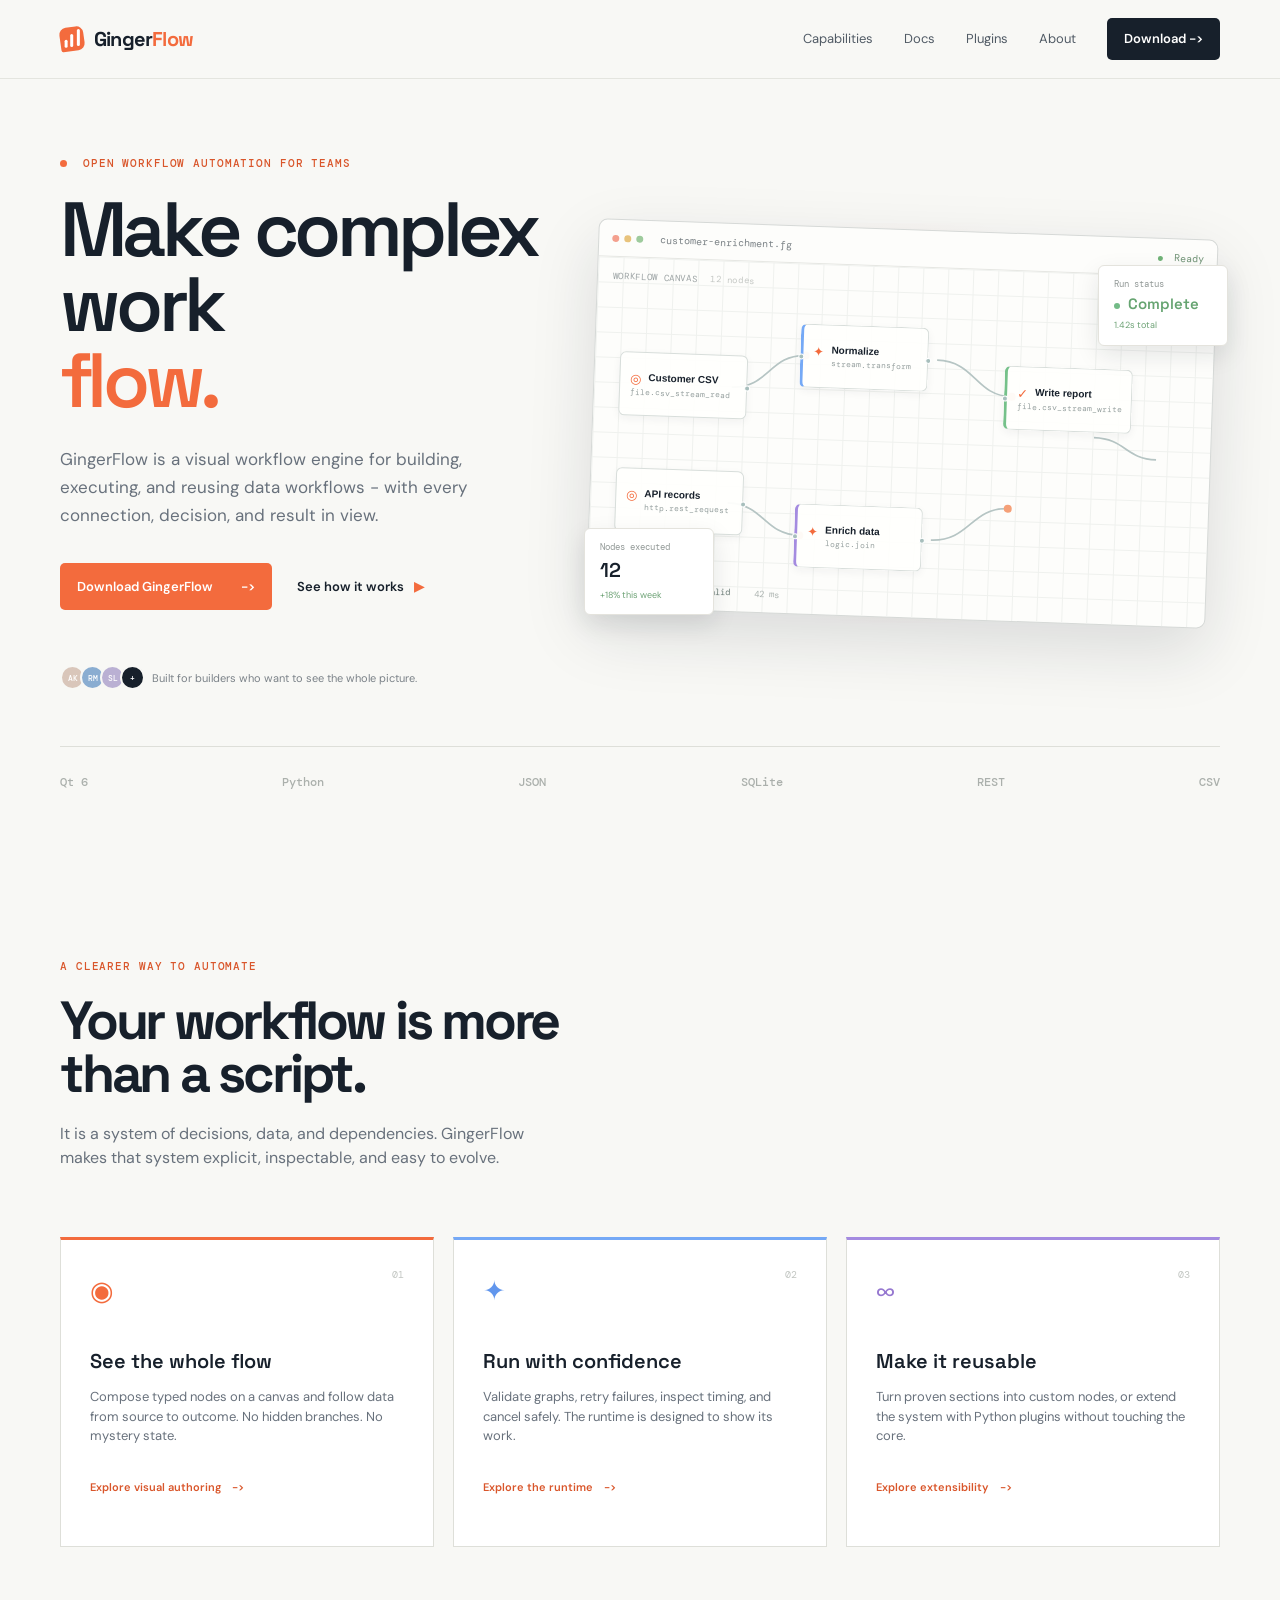
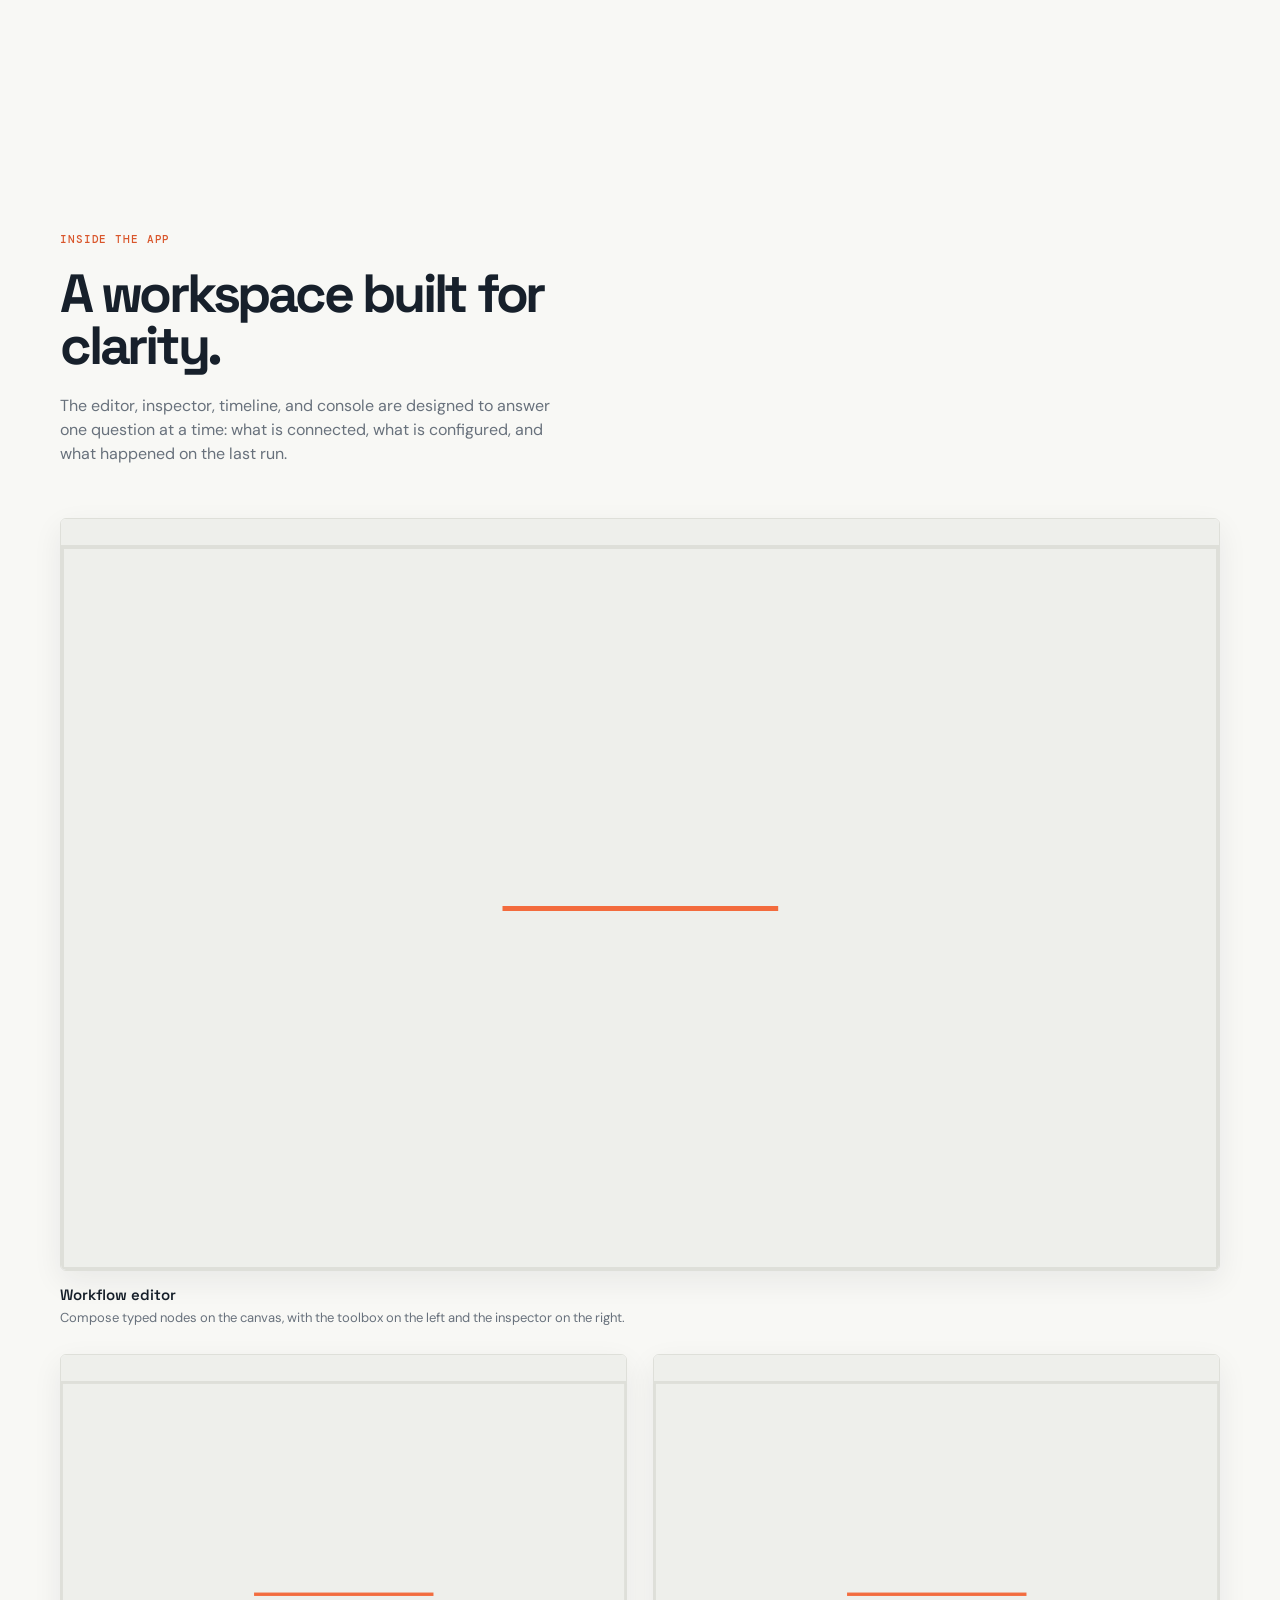
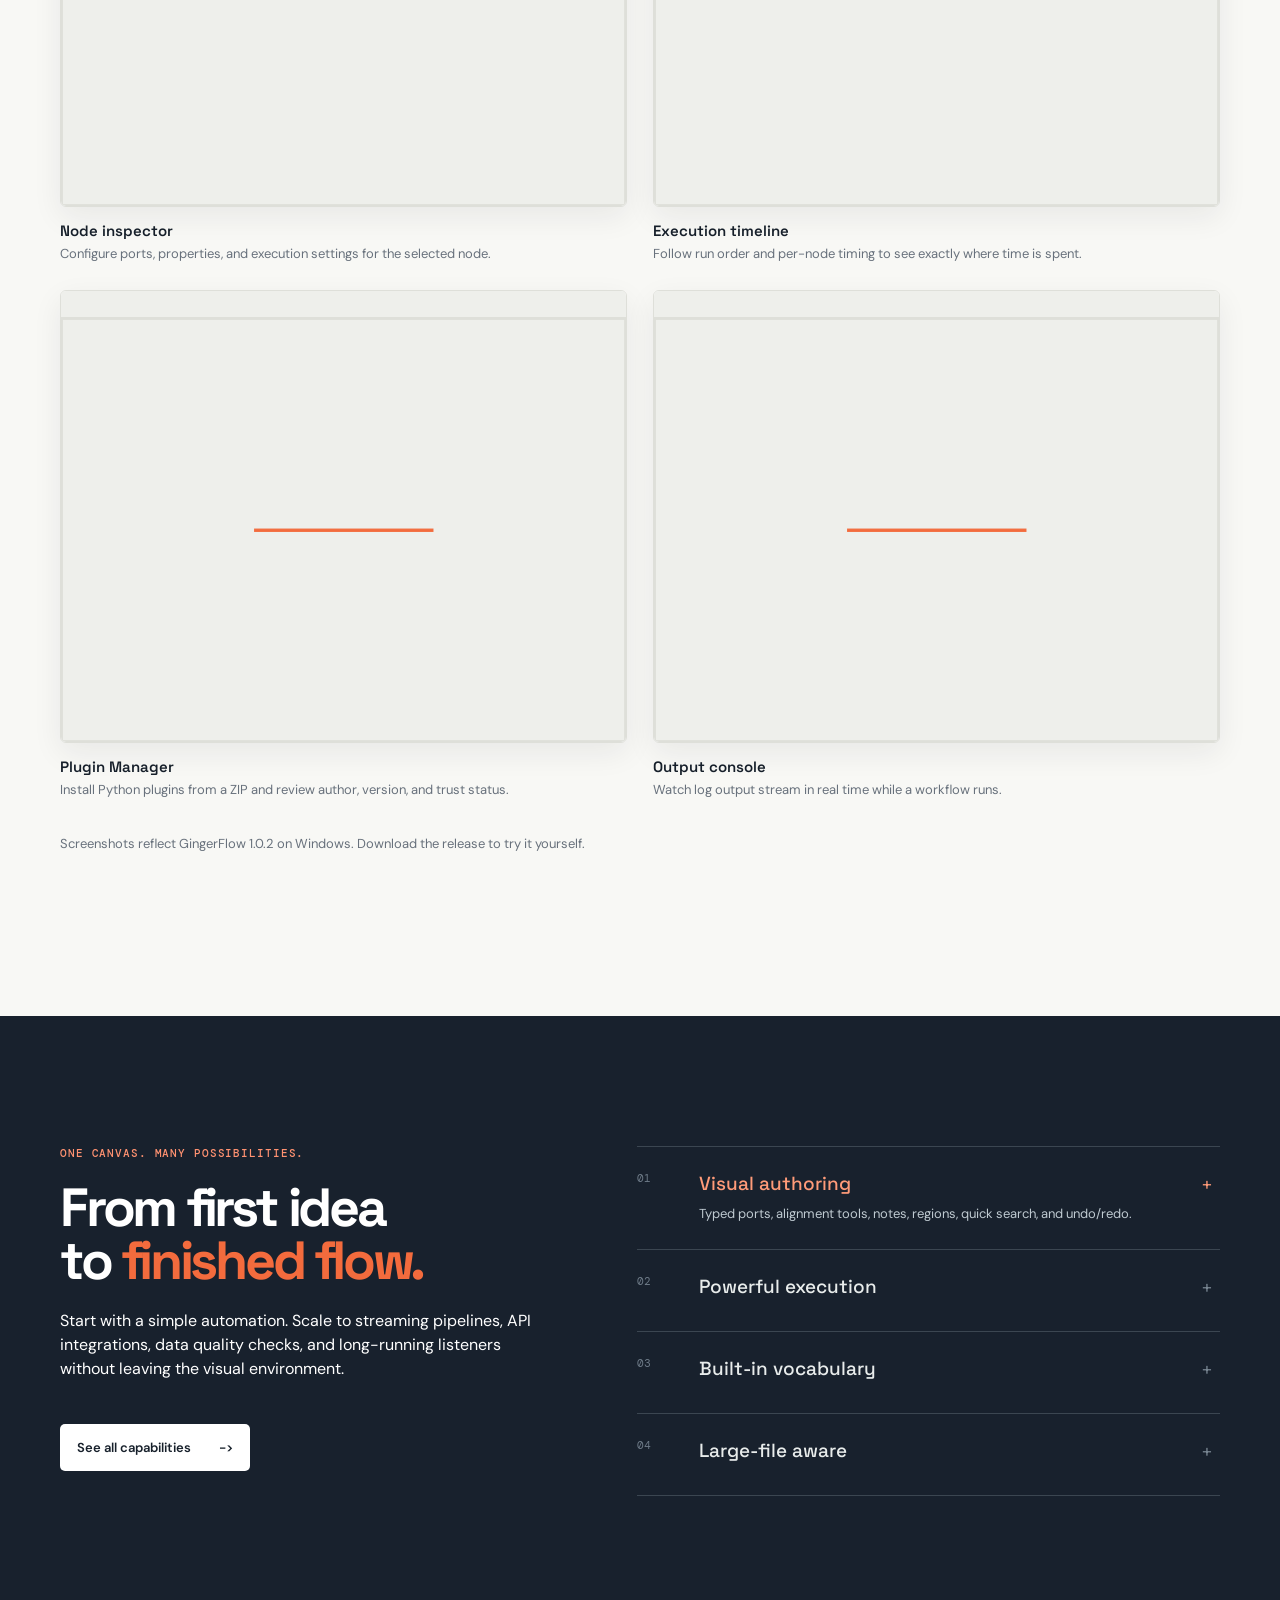
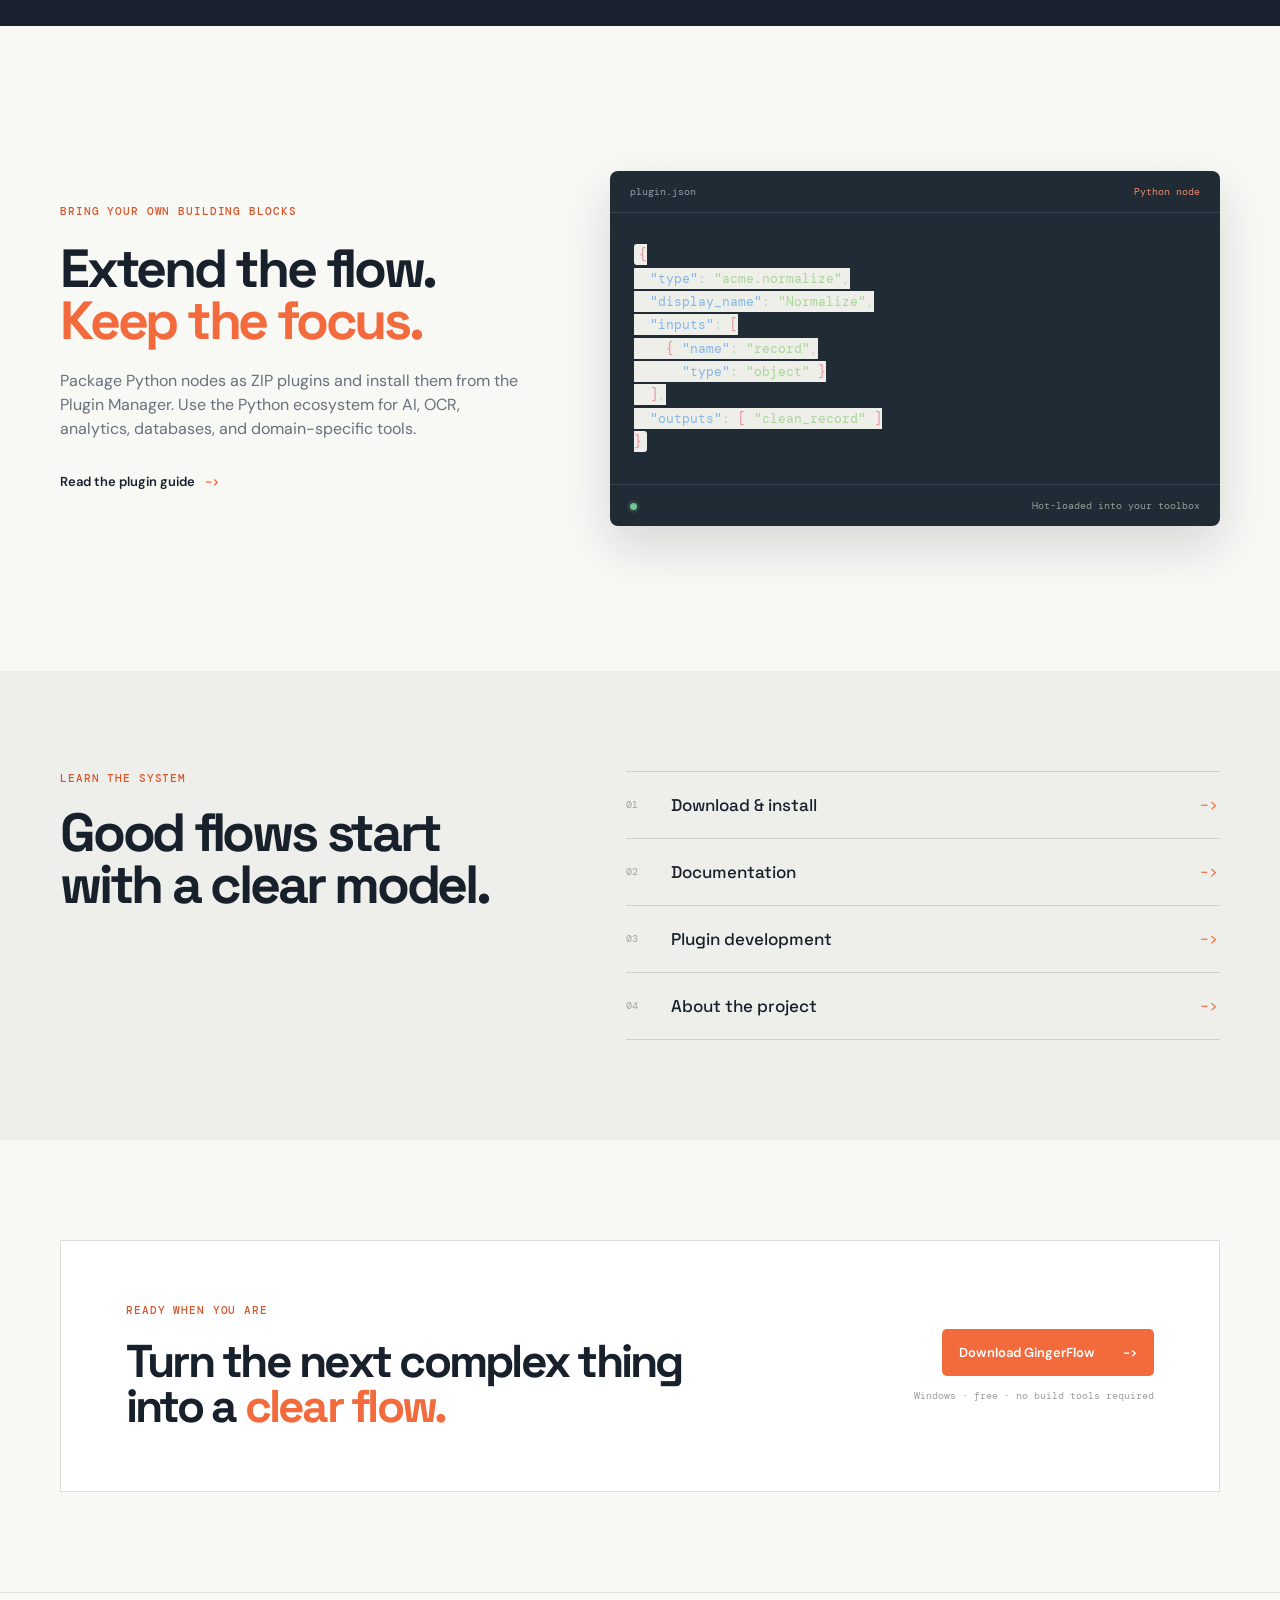
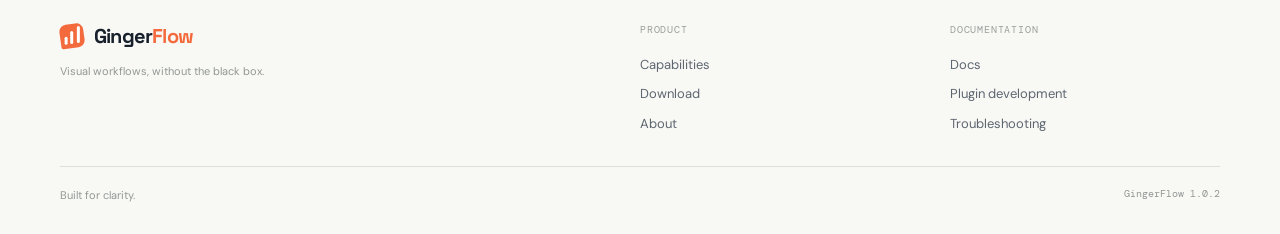
==== commit 9ea86ce4: "Add new screenshots for inspector, plugin manager, and timeline - Added inspector.png to provide a v" ====
--- a/index.html
+++ b/index.html
@@ -16,7 +16,12 @@
   <meta property="og:description" content="Build, execute, and reuse data workflows on a visual canvas. Streaming pipelines, reusable custom nodes, and Python plugins.">
   <meta property="og:url" content="https://gingerflow.dev/">
   <meta property="og:locale" content="en_US">
+  <meta property="og:image" content="https://gingerflow.dev/screenshots/editor.png">
+  <meta property="og:image:width" content="1600">
+  <meta property="og:image:height" content="1000">
+  <meta property="og:image:alt" content="The GingerFlow workflow editor showing a node graph on the canvas">
   <meta name="twitter:card" content="summary_large_image">
+  <meta name="twitter:image" content="https://gingerflow.dev/screenshots/editor.png">
   <meta name="twitter:title" content="GingerFlow - Visual Workflow Engine for Data Automation">
   <meta name="twitter:description" content="Build, execute, and reuse data workflows on a visual canvas. Free for Windows.">
   <link rel="stylesheet" href="styles.css">
@@ -29,6 +34,13 @@
     "operatingSystem": "Windows 10, Windows 11",
     "softwareVersion": "1.0.2",
     "url": "https://gingerflow.dev/",
+    "screenshot": [
+      "https://gingerflow.dev/screenshots/editor.png",
+      "https://gingerflow.dev/screenshots/inspector.png",
+      "https://gingerflow.dev/screenshots/timeline.png",
+      "https://gingerflow.dev/screenshots/plugin-manager.png",
+      "https://gingerflow.dev/screenshots/console.png"
+    ],
     "downloadUrl": "https://github.com/priyankdalal/GingerFlow/releases/tag/1.0.1-Beta",
     "description": "A desktop visual workflow engine for building, executing, packaging, and reusing data workflows, with a validated DAG runtime, streaming pipelines, and Python plugins.",
     "featureList": [
@@ -121,6 +133,47 @@
       </div>
     </section>
 
+    <section class="section shell" id="screenshots">
+      <div class="section-heading">
+        <p class="eyebrow">Inside the app</p>
+        <h2>A workspace built for clarity.</h2>
+        <p>The editor, inspector, timeline, and console are designed to answer one question at a time: what is connected, what is configured, and what happened on the last run.</p>
+      </div>
+      <div class="shot-grid">
+        <figure class="shot shot-wide">
+          <div class="shot-frame">
+            <img src="screenshots/editor.png" alt="GingerFlow workflow editor showing a node graph on the canvas with the toolbox and inspector panels" width="1600" height="1000" loading="lazy" decoding="async">
+          </div>
+          <figcaption><strong>Workflow editor</strong><span>Compose typed nodes on the canvas, with the toolbox on the left and the inspector on the right.</span></figcaption>
+        </figure>
+        <figure class="shot">
+          <div class="shot-frame">
+            <img src="screenshots/inspector.png" alt="GingerFlow inspector panel showing node configuration fields and port settings" width="1200" height="900" loading="lazy" decoding="async">
+          </div>
+          <figcaption><strong>Node inspector</strong><span>Configure ports, properties, and execution settings for the selected node.</span></figcaption>
+        </figure>
+        <figure class="shot">
+          <div class="shot-frame">
+            <img src="screenshots/timeline.png" alt="GingerFlow process timeline showing per-node execution order and timing for a workflow run" width="1200" height="900" loading="lazy" decoding="async">
+          </div>
+          <figcaption><strong>Execution timeline</strong><span>Follow run order and per-node timing to see exactly where time is spent.</span></figcaption>
+        </figure>
+        <figure class="shot">
+          <div class="shot-frame">
+            <img src="screenshots/plugin-manager.png" alt="GingerFlow Plugin Manager listing installed Python plugins with author, version, and signed status" width="1200" height="900" loading="lazy" decoding="async">
+          </div>
+          <figcaption><strong>Plugin Manager</strong><span>Install Python plugins from a ZIP and review author, version, and trust status.</span></figcaption>
+        </figure>
+        <figure class="shot">
+          <div class="shot-frame">
+            <img src="screenshots/console.png" alt="GingerFlow output console streaming log messages from a running workflow" width="1200" height="900" loading="lazy" decoding="async">
+          </div>
+          <figcaption><strong>Output console</strong><span>Watch log output stream in real time while a workflow runs.</span></figcaption>
+        </figure>
+      </div>
+      <p class="shot-note">Screenshots reflect GingerFlow 1.0.2 on Windows. <a href="download.html">Download the release</a> to try it yourself.</p>
+    </section>
+
     <section class="dark-section" id="capabilities">
       <div class="shell capability-layout">
         <div class="section-heading light">
--- a/styles.css
+++ b/styles.css
@@ -43,8 +43,9 @@
 .docs-layout { display:grid; grid-template-columns:230px 1fr; gap:64px; align-items:start; padding-bottom:40px; }.docs-layout > * { min-width:0; }.docs-nav { position:sticky; top:104px; padding-top:6px; }.docs-nav h2 { margin-bottom:14px; color:#9aa09c; font:10px 'DM Mono',monospace; letter-spacing:.08em; text-transform:uppercase; }.docs-nav a { display:block; padding:7px 0 7px 14px; border-left:2px solid var(--line); color:#5d666f; font-size:13px; }.docs-nav a:hover { border-left-color:var(--orange); color:var(--orange-dark); }.docs-nav a.active { border-left-color:var(--orange); color:var(--orange-dark); font-weight:600; }
 .docs-body section { padding-bottom:18px; margin-bottom:34px; border-bottom:1px solid var(--line); scroll-margin-top:100px; min-width:0; }.docs-body section:last-child { border-bottom:0; }.docs-body h2 { margin-bottom:18px; font-size:clamp(28px,3vw,38px); }.docs-body h3 { margin:28px 0 12px; font:600 18px 'Space Grotesk',sans-serif; }.docs-body p { color:var(--muted); font-size:15px; line-height:1.8; }.docs-body a:not(.button) { color:var(--orange-dark); font-weight:500; border-bottom:1px solid rgba(217,86,43,.3); }
 .doc-code { margin:20px 0; padding:22px 24px; overflow-x:auto; border-radius:7px; background:#202b36; color:#c8d5d3; font:12.5px/1.75 'DM Mono',monospace; }.doc-code code { padding:0; background:none; color:inherit; font:inherit; }
+.shot-grid { display:grid; grid-template-columns:repeat(2,minmax(0,1fr)); gap:26px; margin-top:52px; }.shot { margin:0; }.shot-wide { grid-column:1 / -1; }.shot-frame { position:relative; overflow:hidden; border:1px solid var(--line); border-radius:6px; background:#fff; box-shadow:0 10px 30px rgba(23,32,43,.07); }.shot-frame::before { content:""; display:block; height:26px; background:#eeefeb; border-bottom:1px solid var(--line); }.shot-frame img { display:block; width:100%; height:auto; }.shot figcaption { margin-top:14px; }.shot figcaption strong { display:block; font:600 15px 'Space Grotesk',sans-serif; color:var(--ink); }.shot figcaption span { display:block; margin-top:4px; color:var(--muted); font-size:13px; line-height:1.55; }.shot-note { margin-top:34px; color:var(--muted); font-size:13px; }
 .principle-grid { display:grid; grid-template-columns:repeat(4,1fr); gap:18px; margin-top:54px; }.principle { padding:26px 22px 28px; border-top:2px solid #3f4b57; }.principle span { display:block; margin-bottom:26px; color:#ff9271; font:10px 'DM Mono',monospace; }.principle h3 { margin-bottom:11px; color:#f1e8e4; font:600 17px 'Space Grotesk',sans-serif; }.principle p { margin:0; color:#a3aeb8; font-size:13px; line-height:1.7; }
-.arch-stack { margin:50px 0 40px; }.arch-layer { display:flex; align-items:baseline; gap:18px; padding:20px 24px; border:1px solid var(--line); border-left:3px solid var(--orange); background:#fff; }.arch-layer strong { min-width:190px; font:600 15px 'Space Grotesk',sans-serif; }.arch-layer span { color:var(--muted); font-size:13px; }.arch-arrow { padding:6px 0 6px 30px; color:#c0c5c1; font-size:15px; }
+
 .tech-grid { display:grid; grid-template-columns:repeat(4,1fr); gap:16px; margin:50px 0 34px; }.tech-card { padding:24px 22px; border:1px solid var(--line); background:#fff; }.tech-card h3 { margin-bottom:10px; font:600 17px 'Space Grotesk',sans-serif; }.tech-card p { margin:0; color:var(--muted); font-size:13px; line-height:1.65; }
 .status-grid { display:grid; grid-template-columns:repeat(3,1fr); gap:18px; margin-top:48px; }.status-item { padding:26px 24px; border-top:2px solid var(--orange); background:#fff; }.status-item strong { display:block; margin-bottom:11px; font:600 16px 'Space Grotesk',sans-serif; }.status-item p { margin:0; color:var(--muted); font-size:13px; line-height:1.7; }
 .download-actions { display:flex; align-items:center; gap:26px; margin:34px 0 16px; }.button-lg { padding:17px 24px; font-size:14px; }.download-meta { color:#9aa09c; font:11px 'DM Mono',monospace; }
@@ -52,4 +53,4 @@
 .footer-grid { display:grid; grid-template-columns:2fr 1fr 1fr; gap:40px; padding-bottom:28px; }.footer-brand p { margin-top:14px; max-width:260px; }.footer-col h2 { margin-bottom:14px; color:#9aa09c; font:10px 'DM Mono',monospace; letter-spacing:.08em; text-transform:uppercase; }.footer-col a { display:block; padding:5px 0; color:#5d666f; font-size:13px; }.footer-col a:hover { color:var(--orange-dark); }.footer-base { display:flex; justify-content:space-between; padding-top:20px; border-top:1px solid var(--line); color:#929894; font-size:11px; }.footer-base .footer-note { margin-left:0; }
 @media (max-width:1000px) { .principle-grid,.tech-grid,.install-steps{grid-template-columns:repeat(2,1fr)}.category-grid{grid-template-columns:repeat(2,1fr)} }
 @media (max-width:850px) { .hero{grid-template-columns:1fr;padding-top:58px}.hero-copy{max-width:650px}.hero-visual{margin-top:35px}.feature-grid,.capability-layout,.plugin-section,.docs-inner{grid-template-columns:1fr;gap:48px}.feature-card{min-height:260px}.section{padding:90px 0}.plugin-section{padding:95px 0}.cta-card{display:block;padding:40px}.cta-action{text-align:left;margin-top:30px}.nav-links{gap:16px}.nav-links a:not(.nav-cta){display:none}.split-block{grid-template-columns:1fr;gap:36px}.split-sticky{position:static}.docs-layout{grid-template-columns:1fr;gap:34px}.docs-nav{position:static;padding-bottom:20px;border-bottom:1px solid var(--line)}.docs-nav a{display:inline-block;margin-right:6px;padding:6px 12px;border-left:0;border:1px solid var(--line);border-radius:4px}.status-grid{grid-template-columns:1fr}.footer-grid{grid-template-columns:1fr;gap:28px} }
-@media (max-width:570px) { .shell{width:min(100% - 30px,1160px)}.site-header .shell{min-height:65px}.menu-toggle{display:block}.nav-links{display:none;position:absolute;top:65px;left:15px;right:15px;padding:14px;background:#fff;border:1px solid var(--line);box-shadow:0 8px 20px rgba(0,0,0,.08);border-radius:5px}.nav-links.open{display:flex;flex-direction:column;align-items:stretch}.nav-links a:not(.nav-cta){display:block;padding:8px}.nav-cta{text-align:center}.hero{min-height:0;padding:58px 0 45px}.hero-actions{align-items:flex-start;flex-direction:column;gap:18px}.hero-proof{margin-top:36px}.workflow-window{transform:none}.canvas{height:315px;transform:scale(.82);transform-origin:center}.hero-visual{min-height:330px;margin-left:-15px;margin-right:-15px;overflow:hidden}.visual-glow{width:100%;max-width:100%}.metric-one{left:0;bottom:-7px}.metric-two{right:0;top:12px}.logo-strip{flex-wrap:wrap;gap:16px;justify-content:flex-start}.section-heading h2,.plugin-copy h2,.docs-inner h2{font-size:42px}.feature-grid{margin-top:40px}.dark-section{padding:90px 0}.code-card{margin:0 -5px}.code-card pre{font-size:10px;padding:22px 15px}.cta-card h2{font-size:37px}.footer-inner{gap:14px;flex-wrap:wrap}.footer-note{margin-left:0}.detail-grid,.category-grid,.principle-grid,.tech-grid,.install-steps{grid-template-columns:1fr}.page-hero{padding:44px 0 40px}.download-actions{flex-direction:column;align-items:flex-start;gap:16px}.spec-table{font-size:12px}.spec-table th,.spec-table td{padding:10px 11px}.doc-code{font-size:11px;padding:16px}.arch-layer{display:block}.arch-layer strong{display:block;margin-bottom:6px}.footer-base{flex-direction:column;gap:8px} }
+@media (max-width:570px) { .shell{width:min(100% - 30px,1160px)}.site-header .shell{min-height:65px}.menu-toggle{display:block}.nav-links{display:none;position:absolute;top:65px;left:15px;right:15px;padding:14px;background:#fff;border:1px solid var(--line);box-shadow:0 8px 20px rgba(0,0,0,.08);border-radius:5px}.nav-links.open{display:flex;flex-direction:column;align-items:stretch}.nav-links a:not(.nav-cta){display:block;padding:8px}.nav-cta{text-align:center}.hero{min-height:0;padding:58px 0 45px}.hero-actions{align-items:flex-start;flex-direction:column;gap:18px}.hero-proof{margin-top:36px}.workflow-window{transform:none}.canvas{height:315px;transform:scale(.82);transform-origin:center}.hero-visual{min-height:330px;margin-left:-15px;margin-right:-15px;overflow:hidden}.visual-glow{width:100%;max-width:100%}.metric-one{left:0;bottom:-7px}.metric-two{right:0;top:12px}.logo-strip{flex-wrap:wrap;gap:16px;justify-content:flex-start}.section-heading h2,.plugin-copy h2,.docs-inner h2{font-size:42px}.feature-grid{margin-top:40px}.dark-section{padding:90px 0}.code-card{margin:0 -5px}.code-card pre{font-size:10px;padding:22px 15px}.cta-card h2{font-size:37px}.footer-inner{gap:14px;flex-wrap:wrap}.footer-note{margin-left:0}.detail-grid,.category-grid,.principle-grid,.tech-grid,.install-steps{grid-template-columns:1fr}.shot-grid{grid-template-columns:1fr;gap:22px;margin-top:38px}.page-hero{padding:44px 0 40px}.download-actions{flex-direction:column;align-items:flex-start;gap:16px}.spec-table{font-size:12px}.spec-table th,.spec-table td{padding:10px 11px}.doc-code{font-size:11px;padding:16px}.footer-base{flex-direction:column;gap:8px} }
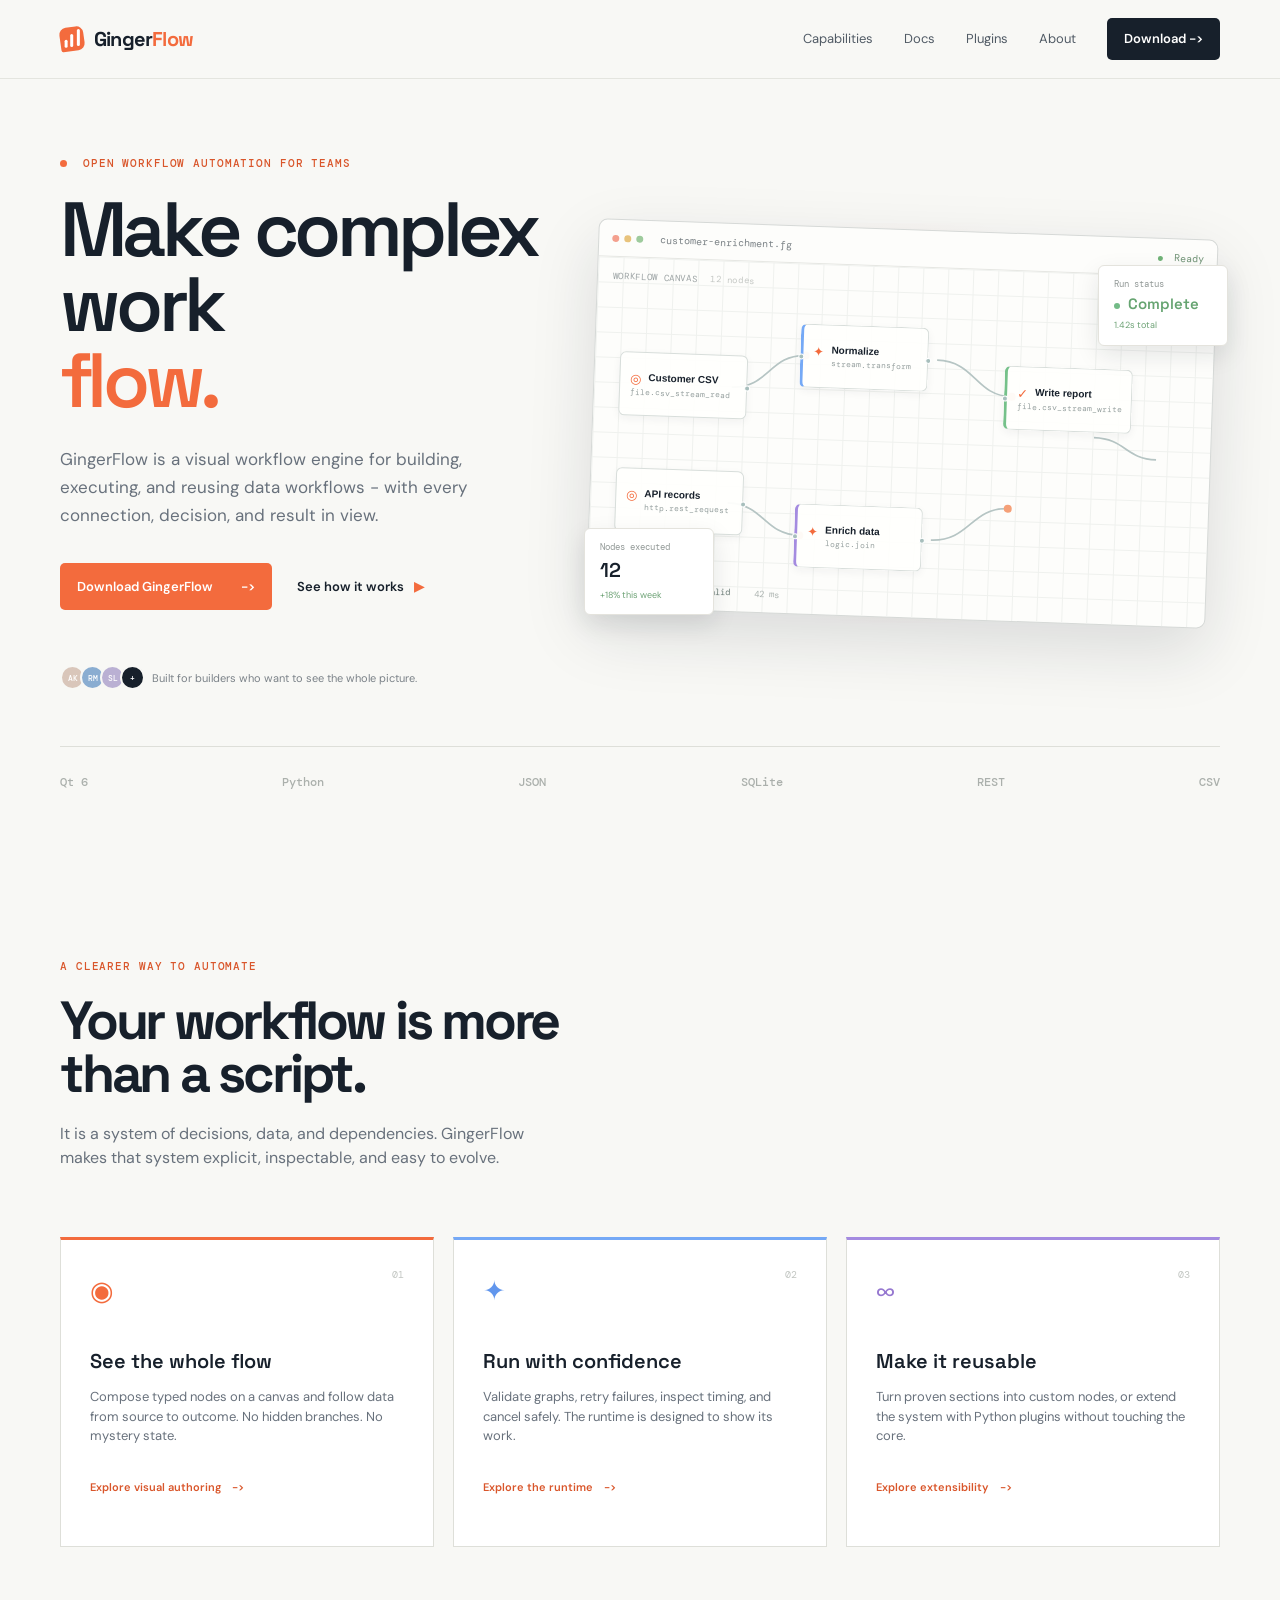
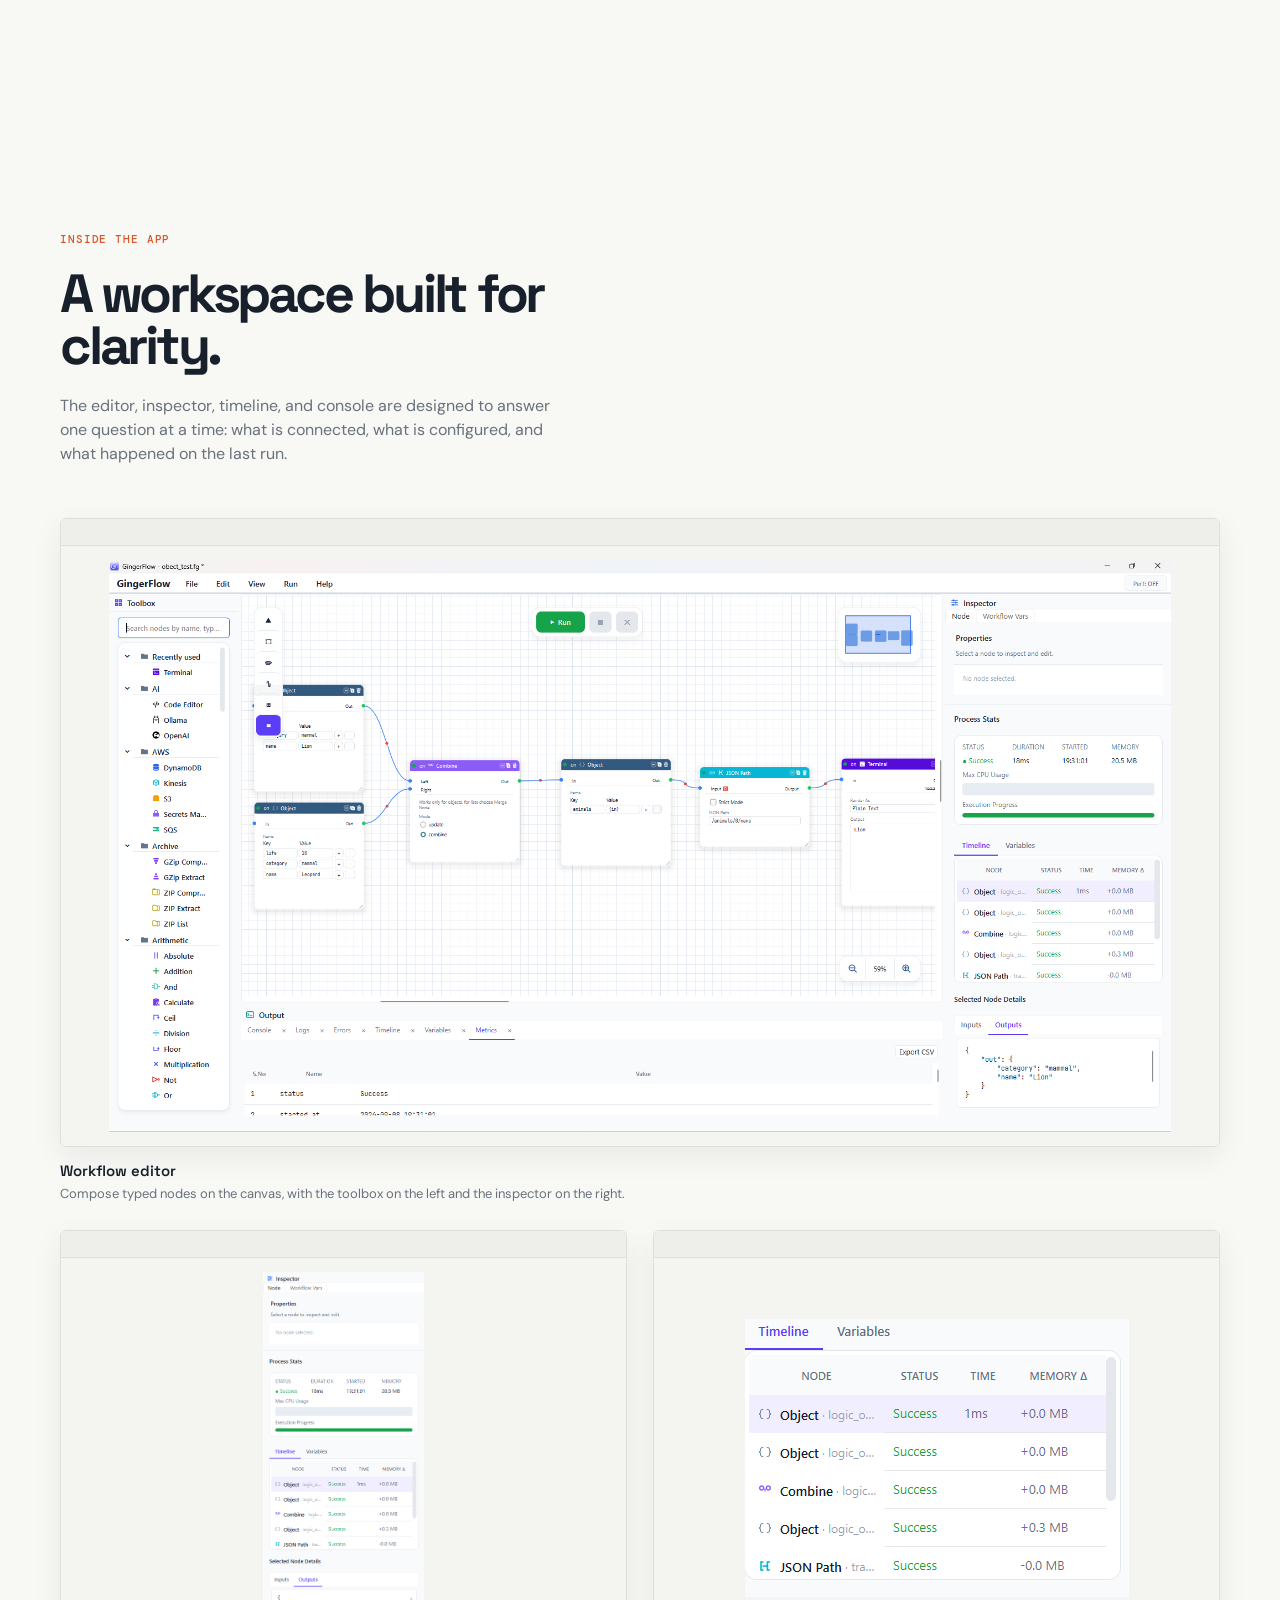
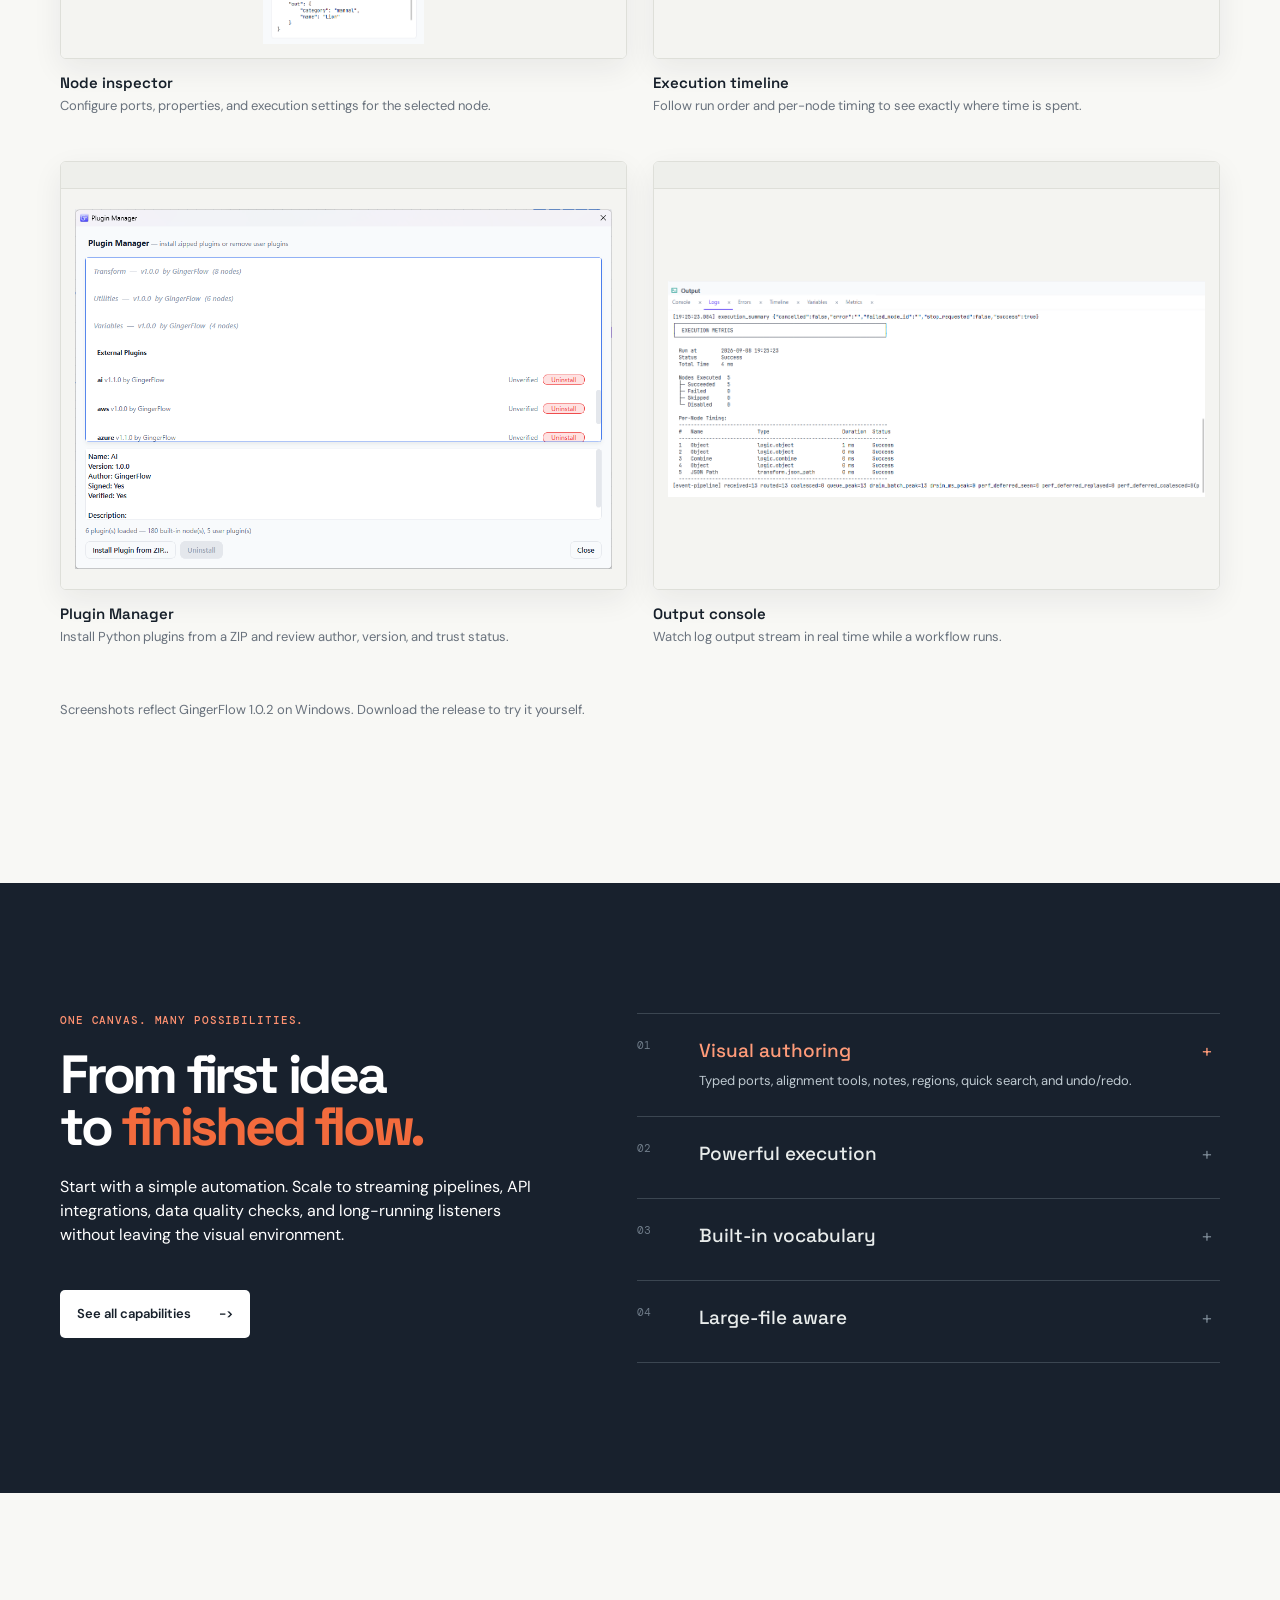
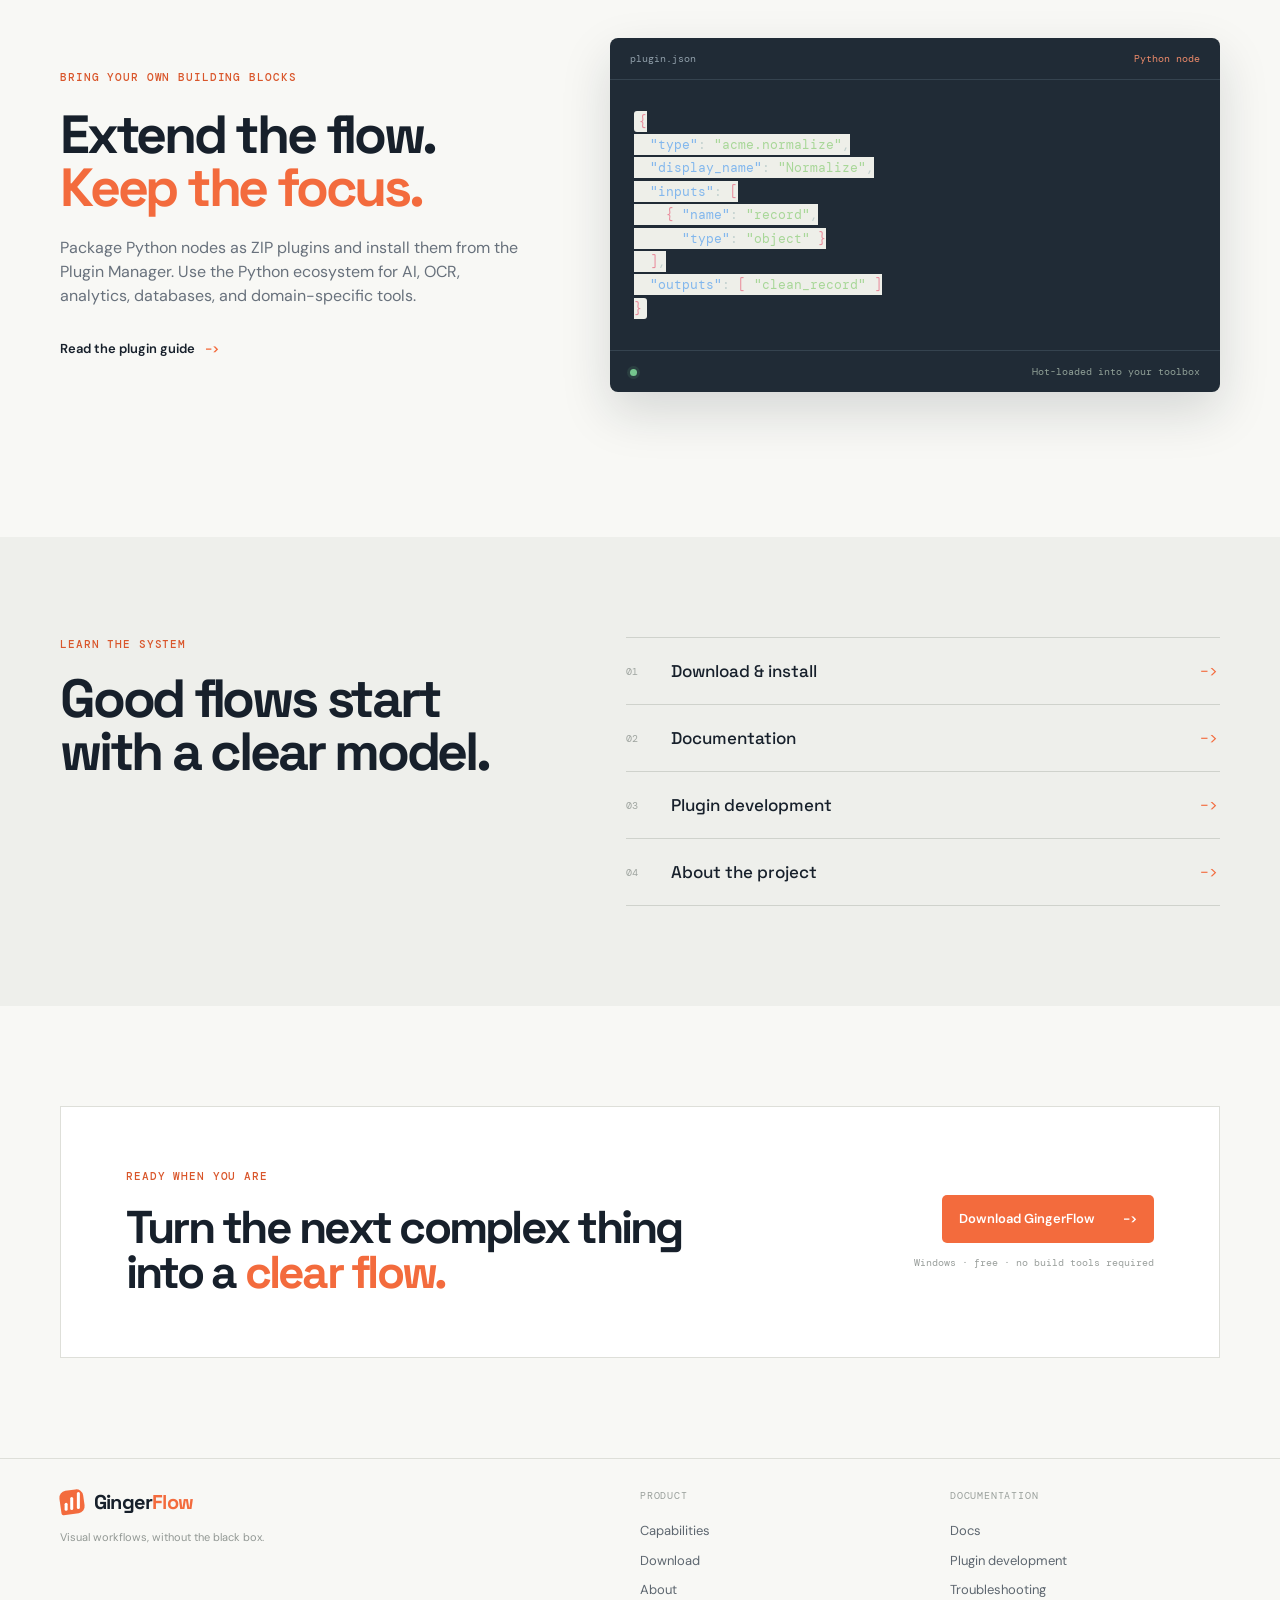
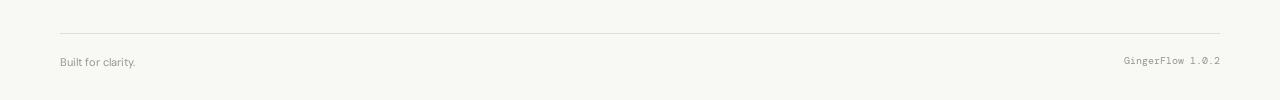
==== commit b81d2c0a: "Update image dimensions and enhance README for live site screenshots" ====
--- a/index.html
+++ b/index.html
@@ -17,8 +17,8 @@
   <meta property="og:url" content="https://gingerflow.dev/">
   <meta property="og:locale" content="en_US">
   <meta property="og:image" content="https://gingerflow.dev/screenshots/editor.png">
-  <meta property="og:image:width" content="1600">
-  <meta property="og:image:height" content="1000">
+  <meta property="og:image:width" content="1919">
+  <meta property="og:image:height" content="1033">
   <meta property="og:image:alt" content="The GingerFlow workflow editor showing a node graph on the canvas">
   <meta name="twitter:card" content="summary_large_image">
   <meta name="twitter:image" content="https://gingerflow.dev/screenshots/editor.png">
@@ -142,31 +142,31 @@
       <div class="shot-grid">
         <figure class="shot shot-wide">
           <div class="shot-frame">
-            <img src="screenshots/editor.png" alt="GingerFlow workflow editor showing a node graph on the canvas with the toolbox and inspector panels" width="1600" height="1000" loading="lazy" decoding="async">
+            <img src="screenshots/editor.png" alt="GingerFlow workflow editor showing a node graph on the canvas with the toolbox and inspector panels" width="1919" height="1033" loading="lazy" decoding="async">
           </div>
           <figcaption><strong>Workflow editor</strong><span>Compose typed nodes on the canvas, with the toolbox on the left and the inspector on the right.</span></figcaption>
         </figure>
         <figure class="shot">
           <div class="shot-frame">
-            <img src="screenshots/inspector.png" alt="GingerFlow inspector panel showing node configuration fields and port settings" width="1200" height="900" loading="lazy" decoding="async">
+            <img src="screenshots/inspector.png" alt="GingerFlow inspector panel showing node configuration fields and port settings" width="407" height="942" loading="lazy" decoding="async">
           </div>
           <figcaption><strong>Node inspector</strong><span>Configure ports, properties, and execution settings for the selected node.</span></figcaption>
         </figure>
+        <figure class="shot shot-small">
+          <div class="shot-frame">
+            <img src="screenshots/timeline.png" alt="GingerFlow process timeline showing per-node execution order and timing for a workflow run" width="384" height="278" loading="lazy" decoding="async">
+          </div>
+          <figcaption><strong>Execution timeline</strong><span>Follow run order and per-node timing to see exactly where time is spent.</span></figcaption>
+        </figure>
         <figure class="shot">
           <div class="shot-frame">
-            <img src="screenshots/timeline.png" alt="GingerFlow process timeline showing per-node execution order and timing for a workflow run" width="1200" height="900" loading="lazy" decoding="async">
-          </div>
-          <figcaption><strong>Execution timeline</strong><span>Follow run order and per-node timing to see exactly where time is spent.</span></figcaption>
+            <img src="screenshots/plugin-manager.png" alt="GingerFlow Plugin Manager listing installed Python plugins with author, version, and signed status" width="985" height="661" loading="lazy" decoding="async">
+          </div>
+          <figcaption><strong>Plugin Manager</strong><span>Install Python plugins from a ZIP and review author, version, and trust status.</span></figcaption>
         </figure>
         <figure class="shot">
           <div class="shot-frame">
-            <img src="screenshots/plugin-manager.png" alt="GingerFlow Plugin Manager listing installed Python plugins with author, version, and signed status" width="1200" height="900" loading="lazy" decoding="async">
-          </div>
-          <figcaption><strong>Plugin Manager</strong><span>Install Python plugins from a ZIP and review author, version, and trust status.</span></figcaption>
-        </figure>
-        <figure class="shot">
-          <div class="shot-frame">
-            <img src="screenshots/console.png" alt="GingerFlow output console streaming log messages from a running workflow" width="1200" height="900" loading="lazy" decoding="async">
+            <img src="screenshots/console.png" alt="GingerFlow output console streaming log messages from a running workflow" width="1275" height="512" loading="lazy" decoding="async">
           </div>
           <figcaption><strong>Output console</strong><span>Watch log output stream in real time while a workflow runs.</span></figcaption>
         </figure>
--- a/styles.css
+++ b/styles.css
@@ -43,7 +43,7 @@
 .docs-layout { display:grid; grid-template-columns:230px 1fr; gap:64px; align-items:start; padding-bottom:40px; }.docs-layout > * { min-width:0; }.docs-nav { position:sticky; top:104px; padding-top:6px; }.docs-nav h2 { margin-bottom:14px; color:#9aa09c; font:10px 'DM Mono',monospace; letter-spacing:.08em; text-transform:uppercase; }.docs-nav a { display:block; padding:7px 0 7px 14px; border-left:2px solid var(--line); color:#5d666f; font-size:13px; }.docs-nav a:hover { border-left-color:var(--orange); color:var(--orange-dark); }.docs-nav a.active { border-left-color:var(--orange); color:var(--orange-dark); font-weight:600; }
 .docs-body section { padding-bottom:18px; margin-bottom:34px; border-bottom:1px solid var(--line); scroll-margin-top:100px; min-width:0; }.docs-body section:last-child { border-bottom:0; }.docs-body h2 { margin-bottom:18px; font-size:clamp(28px,3vw,38px); }.docs-body h3 { margin:28px 0 12px; font:600 18px 'Space Grotesk',sans-serif; }.docs-body p { color:var(--muted); font-size:15px; line-height:1.8; }.docs-body a:not(.button) { color:var(--orange-dark); font-weight:500; border-bottom:1px solid rgba(217,86,43,.3); }
 .doc-code { margin:20px 0; padding:22px 24px; overflow-x:auto; border-radius:7px; background:#202b36; color:#c8d5d3; font:12.5px/1.75 'DM Mono',monospace; }.doc-code code { padding:0; background:none; color:inherit; font:inherit; }
-.shot-grid { display:grid; grid-template-columns:repeat(2,minmax(0,1fr)); gap:26px; margin-top:52px; }.shot { margin:0; }.shot-wide { grid-column:1 / -1; }.shot-frame { position:relative; overflow:hidden; border:1px solid var(--line); border-radius:6px; background:#fff; box-shadow:0 10px 30px rgba(23,32,43,.07); }.shot-frame::before { content:""; display:block; height:26px; background:#eeefeb; border-bottom:1px solid var(--line); }.shot-frame img { display:block; width:100%; height:auto; }.shot figcaption { margin-top:14px; }.shot figcaption strong { display:block; font:600 15px 'Space Grotesk',sans-serif; color:var(--ink); }.shot figcaption span { display:block; margin-top:4px; color:var(--muted); font-size:13px; line-height:1.55; }.shot-note { margin-top:34px; color:var(--muted); font-size:13px; }
+.shot-grid { display:grid; grid-template-columns:repeat(2,minmax(0,1fr)); gap:26px; margin-top:52px; align-items:start; }.shot { margin:0; display:flex; flex-direction:column; }.shot-wide { grid-column:1 / -1; }.shot-frame { position:relative; overflow:hidden; border:1px solid var(--line); border-radius:6px; background:#fff; box-shadow:0 10px 30px rgba(23,32,43,.07); }.shot-frame::before { content:""; display:block; height:26px; background:#eeefeb; border-bottom:1px solid var(--line); }.shot-frame img { display:block; width:100%; height:400px; object-fit:contain; object-position:center; background:#f4f4f1; padding:14px; }.shot-wide .shot-frame img { height:600px; }.shot-small .shot-frame img { object-fit:none; }.shot figcaption { margin-top:14px; }.shot:not(.shot-wide) figcaption { min-height:62px; }.shot figcaption strong { display:block; font:600 15px 'Space Grotesk',sans-serif; color:var(--ink); }.shot figcaption span { display:block; margin-top:4px; color:var(--muted); font-size:13px; line-height:1.55; }.shot-note { margin-top:34px; color:var(--muted); font-size:13px; }
 .principle-grid { display:grid; grid-template-columns:repeat(4,1fr); gap:18px; margin-top:54px; }.principle { padding:26px 22px 28px; border-top:2px solid #3f4b57; }.principle span { display:block; margin-bottom:26px; color:#ff9271; font:10px 'DM Mono',monospace; }.principle h3 { margin-bottom:11px; color:#f1e8e4; font:600 17px 'Space Grotesk',sans-serif; }.principle p { margin:0; color:#a3aeb8; font-size:13px; line-height:1.7; }
 
 .tech-grid { display:grid; grid-template-columns:repeat(4,1fr); gap:16px; margin:50px 0 34px; }.tech-card { padding:24px 22px; border:1px solid var(--line); background:#fff; }.tech-card h3 { margin-bottom:10px; font:600 17px 'Space Grotesk',sans-serif; }.tech-card p { margin:0; color:var(--muted); font-size:13px; line-height:1.65; }
@@ -52,5 +52,5 @@
 .install-steps { display:grid; grid-template-columns:repeat(4,1fr); gap:16px; margin-top:54px; }.install-step { position:relative; padding:28px 22px 30px; border:1px solid var(--line); background:#fff; }.step-num { display:grid; place-items:center; width:30px; height:30px; margin-bottom:20px; border-radius:50%; background:var(--orange); color:#fff; font:600 13px 'Space Grotesk',sans-serif; }.install-step h3 { margin-bottom:10px; font:600 16px 'Space Grotesk',sans-serif; }.install-step p { margin:0; color:var(--muted); font-size:13px; line-height:1.7; }.install-step a { color:var(--orange-dark); font-weight:500; }
 .footer-grid { display:grid; grid-template-columns:2fr 1fr 1fr; gap:40px; padding-bottom:28px; }.footer-brand p { margin-top:14px; max-width:260px; }.footer-col h2 { margin-bottom:14px; color:#9aa09c; font:10px 'DM Mono',monospace; letter-spacing:.08em; text-transform:uppercase; }.footer-col a { display:block; padding:5px 0; color:#5d666f; font-size:13px; }.footer-col a:hover { color:var(--orange-dark); }.footer-base { display:flex; justify-content:space-between; padding-top:20px; border-top:1px solid var(--line); color:#929894; font-size:11px; }.footer-base .footer-note { margin-left:0; }
 @media (max-width:1000px) { .principle-grid,.tech-grid,.install-steps{grid-template-columns:repeat(2,1fr)}.category-grid{grid-template-columns:repeat(2,1fr)} }
-@media (max-width:850px) { .hero{grid-template-columns:1fr;padding-top:58px}.hero-copy{max-width:650px}.hero-visual{margin-top:35px}.feature-grid,.capability-layout,.plugin-section,.docs-inner{grid-template-columns:1fr;gap:48px}.feature-card{min-height:260px}.section{padding:90px 0}.plugin-section{padding:95px 0}.cta-card{display:block;padding:40px}.cta-action{text-align:left;margin-top:30px}.nav-links{gap:16px}.nav-links a:not(.nav-cta){display:none}.split-block{grid-template-columns:1fr;gap:36px}.split-sticky{position:static}.docs-layout{grid-template-columns:1fr;gap:34px}.docs-nav{position:static;padding-bottom:20px;border-bottom:1px solid var(--line)}.docs-nav a{display:inline-block;margin-right:6px;padding:6px 12px;border-left:0;border:1px solid var(--line);border-radius:4px}.status-grid{grid-template-columns:1fr}.footer-grid{grid-template-columns:1fr;gap:28px} }
-@media (max-width:570px) { .shell{width:min(100% - 30px,1160px)}.site-header .shell{min-height:65px}.menu-toggle{display:block}.nav-links{display:none;position:absolute;top:65px;left:15px;right:15px;padding:14px;background:#fff;border:1px solid var(--line);box-shadow:0 8px 20px rgba(0,0,0,.08);border-radius:5px}.nav-links.open{display:flex;flex-direction:column;align-items:stretch}.nav-links a:not(.nav-cta){display:block;padding:8px}.nav-cta{text-align:center}.hero{min-height:0;padding:58px 0 45px}.hero-actions{align-items:flex-start;flex-direction:column;gap:18px}.hero-proof{margin-top:36px}.workflow-window{transform:none}.canvas{height:315px;transform:scale(.82);transform-origin:center}.hero-visual{min-height:330px;margin-left:-15px;margin-right:-15px;overflow:hidden}.visual-glow{width:100%;max-width:100%}.metric-one{left:0;bottom:-7px}.metric-two{right:0;top:12px}.logo-strip{flex-wrap:wrap;gap:16px;justify-content:flex-start}.section-heading h2,.plugin-copy h2,.docs-inner h2{font-size:42px}.feature-grid{margin-top:40px}.dark-section{padding:90px 0}.code-card{margin:0 -5px}.code-card pre{font-size:10px;padding:22px 15px}.cta-card h2{font-size:37px}.footer-inner{gap:14px;flex-wrap:wrap}.footer-note{margin-left:0}.detail-grid,.category-grid,.principle-grid,.tech-grid,.install-steps{grid-template-columns:1fr}.shot-grid{grid-template-columns:1fr;gap:22px;margin-top:38px}.page-hero{padding:44px 0 40px}.download-actions{flex-direction:column;align-items:flex-start;gap:16px}.spec-table{font-size:12px}.spec-table th,.spec-table td{padding:10px 11px}.doc-code{font-size:11px;padding:16px}.footer-base{flex-direction:column;gap:8px} }
+@media (max-width:850px) { .hero{grid-template-columns:1fr;padding-top:58px}.hero-copy{max-width:650px}.hero-visual{margin-top:35px}.feature-grid,.capability-layout,.plugin-section,.docs-inner{grid-template-columns:1fr;gap:48px}.feature-card{min-height:260px}.section{padding:90px 0}.plugin-section{padding:95px 0}.cta-card{display:block;padding:40px}.cta-action{text-align:left;margin-top:30px}.nav-links{gap:16px}.nav-links a:not(.nav-cta){display:none}.split-block{grid-template-columns:1fr;gap:36px}.split-sticky{position:static}.docs-layout{grid-template-columns:1fr;gap:34px}.docs-nav{position:static;padding-bottom:20px;border-bottom:1px solid var(--line)}.docs-nav a{display:inline-block;margin-right:6px;padding:6px 12px;border-left:0;border:1px solid var(--line);border-radius:4px}.status-grid{grid-template-columns:1fr}.shot-frame img{height:300px}.shot-wide .shot-frame img{height:400px}.footer-grid{grid-template-columns:1fr;gap:28px} }
+@media (max-width:570px) { .shell{width:min(100% - 30px,1160px)}.site-header .shell{min-height:65px}.menu-toggle{display:block}.nav-links{display:none;position:absolute;top:65px;left:15px;right:15px;padding:14px;background:#fff;border:1px solid var(--line);box-shadow:0 8px 20px rgba(0,0,0,.08);border-radius:5px}.nav-links.open{display:flex;flex-direction:column;align-items:stretch}.nav-links a:not(.nav-cta){display:block;padding:8px}.nav-cta{text-align:center}.hero{min-height:0;padding:58px 0 45px}.hero-actions{align-items:flex-start;flex-direction:column;gap:18px}.hero-proof{margin-top:36px}.workflow-window{transform:none}.canvas{height:315px;transform:scale(.82);transform-origin:center}.hero-visual{min-height:330px;margin-left:-15px;margin-right:-15px;overflow:hidden}.visual-glow{width:100%;max-width:100%}.metric-one{left:0;bottom:-7px}.metric-two{right:0;top:12px}.logo-strip{flex-wrap:wrap;gap:16px;justify-content:flex-start}.section-heading h2,.plugin-copy h2,.docs-inner h2{font-size:42px}.feature-grid{margin-top:40px}.dark-section{padding:90px 0}.code-card{margin:0 -5px}.code-card pre{font-size:10px;padding:22px 15px}.cta-card h2{font-size:37px}.footer-inner{gap:14px;flex-wrap:wrap}.footer-note{margin-left:0}.detail-grid,.category-grid,.principle-grid,.tech-grid,.install-steps{grid-template-columns:1fr}.shot-grid{grid-template-columns:1fr;gap:22px;margin-top:38px}.shot:not(.shot-wide) figcaption{min-height:0}.shot-frame img,.shot-wide .shot-frame img{height:240px;padding:10px}.page-hero{padding:44px 0 40px}.download-actions{flex-direction:column;align-items:flex-start;gap:16px}.spec-table{font-size:12px}.spec-table th,.spec-table td{padding:10px 11px}.doc-code{font-size:11px;padding:16px}.footer-base{flex-direction:column;gap:8px} }
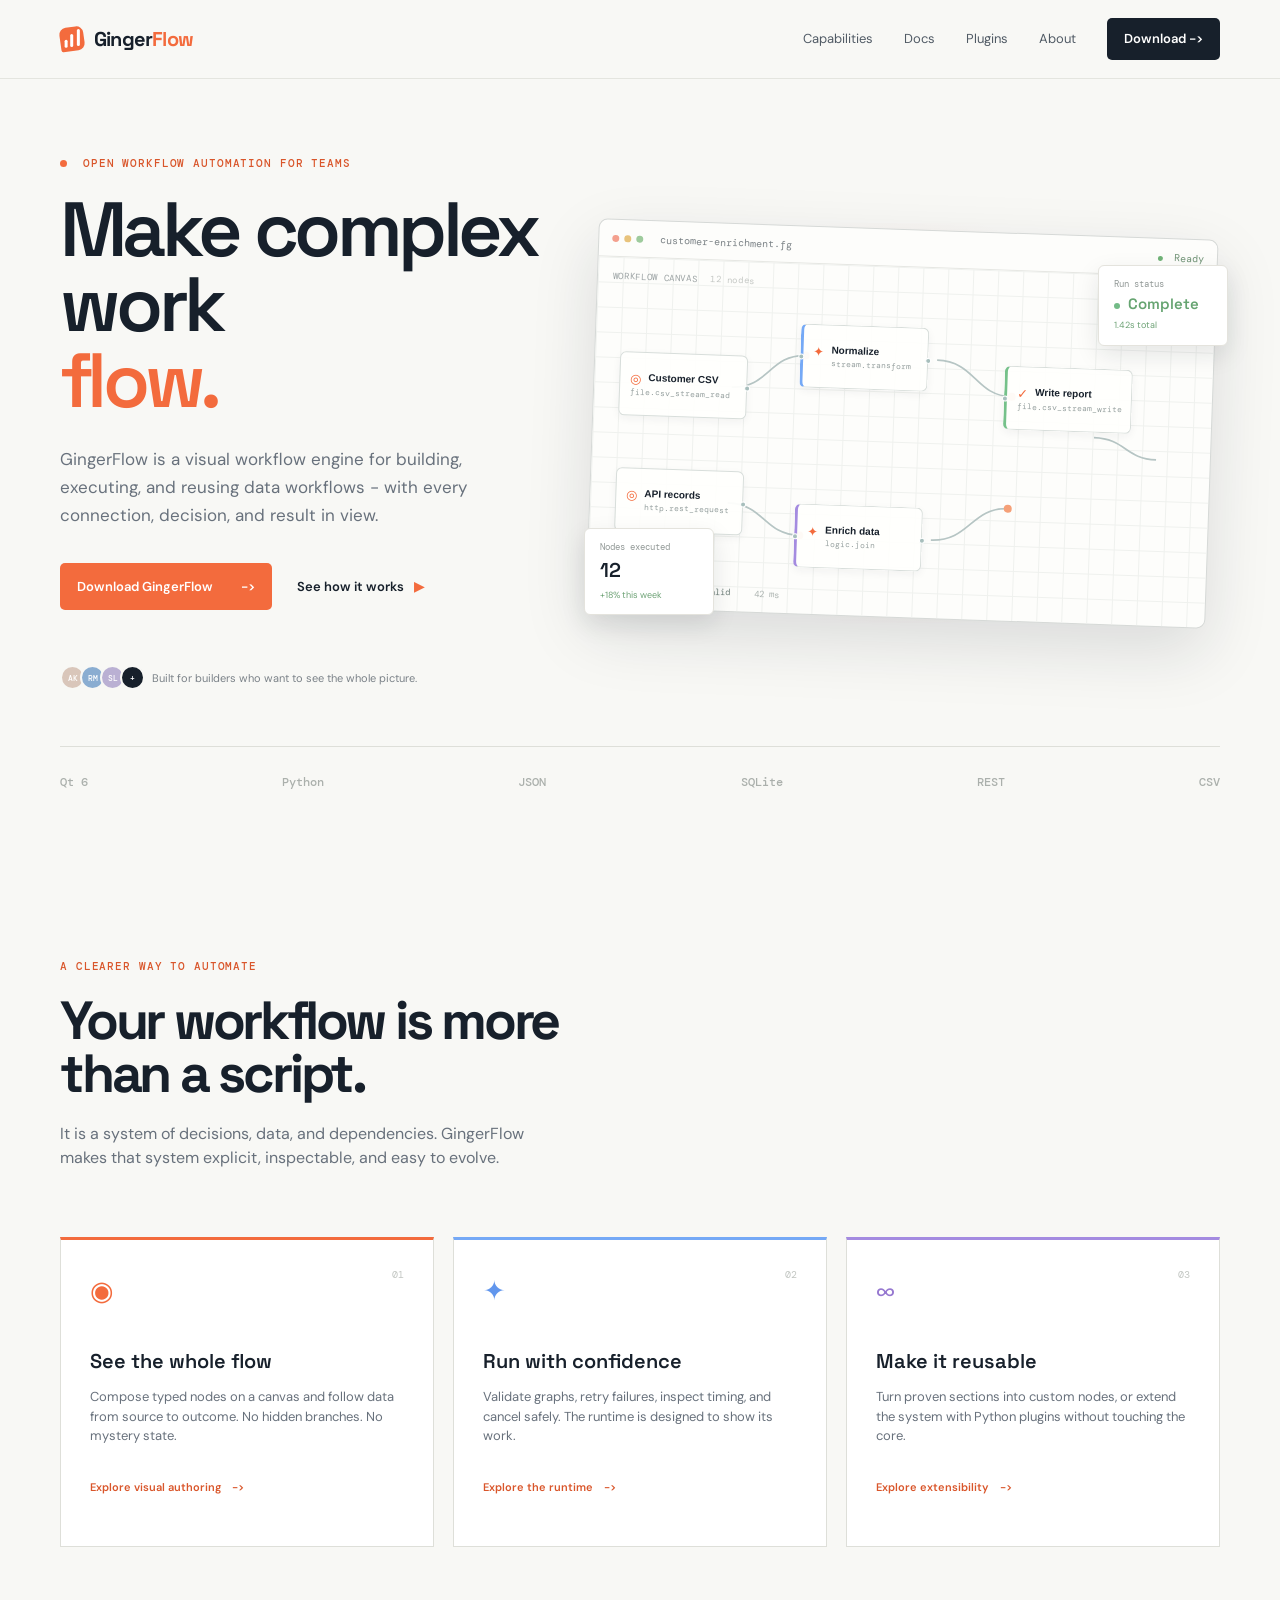
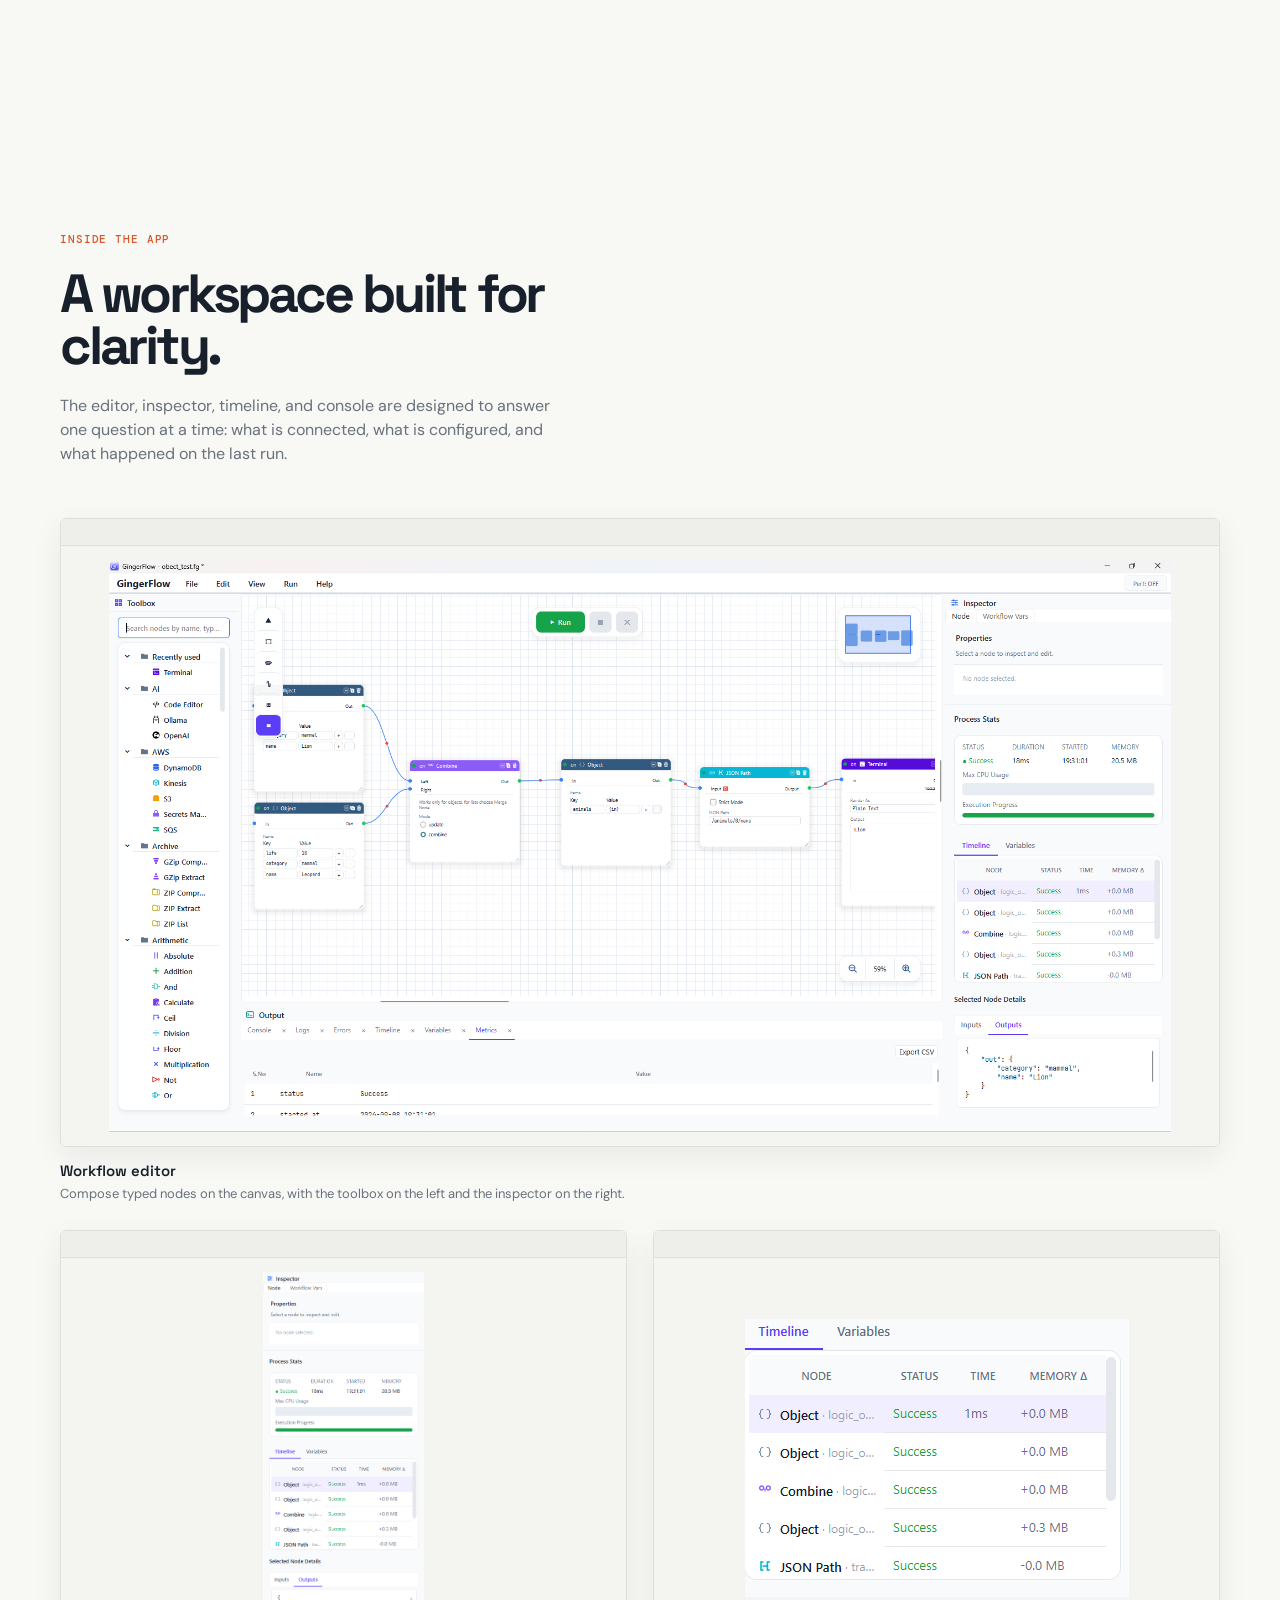
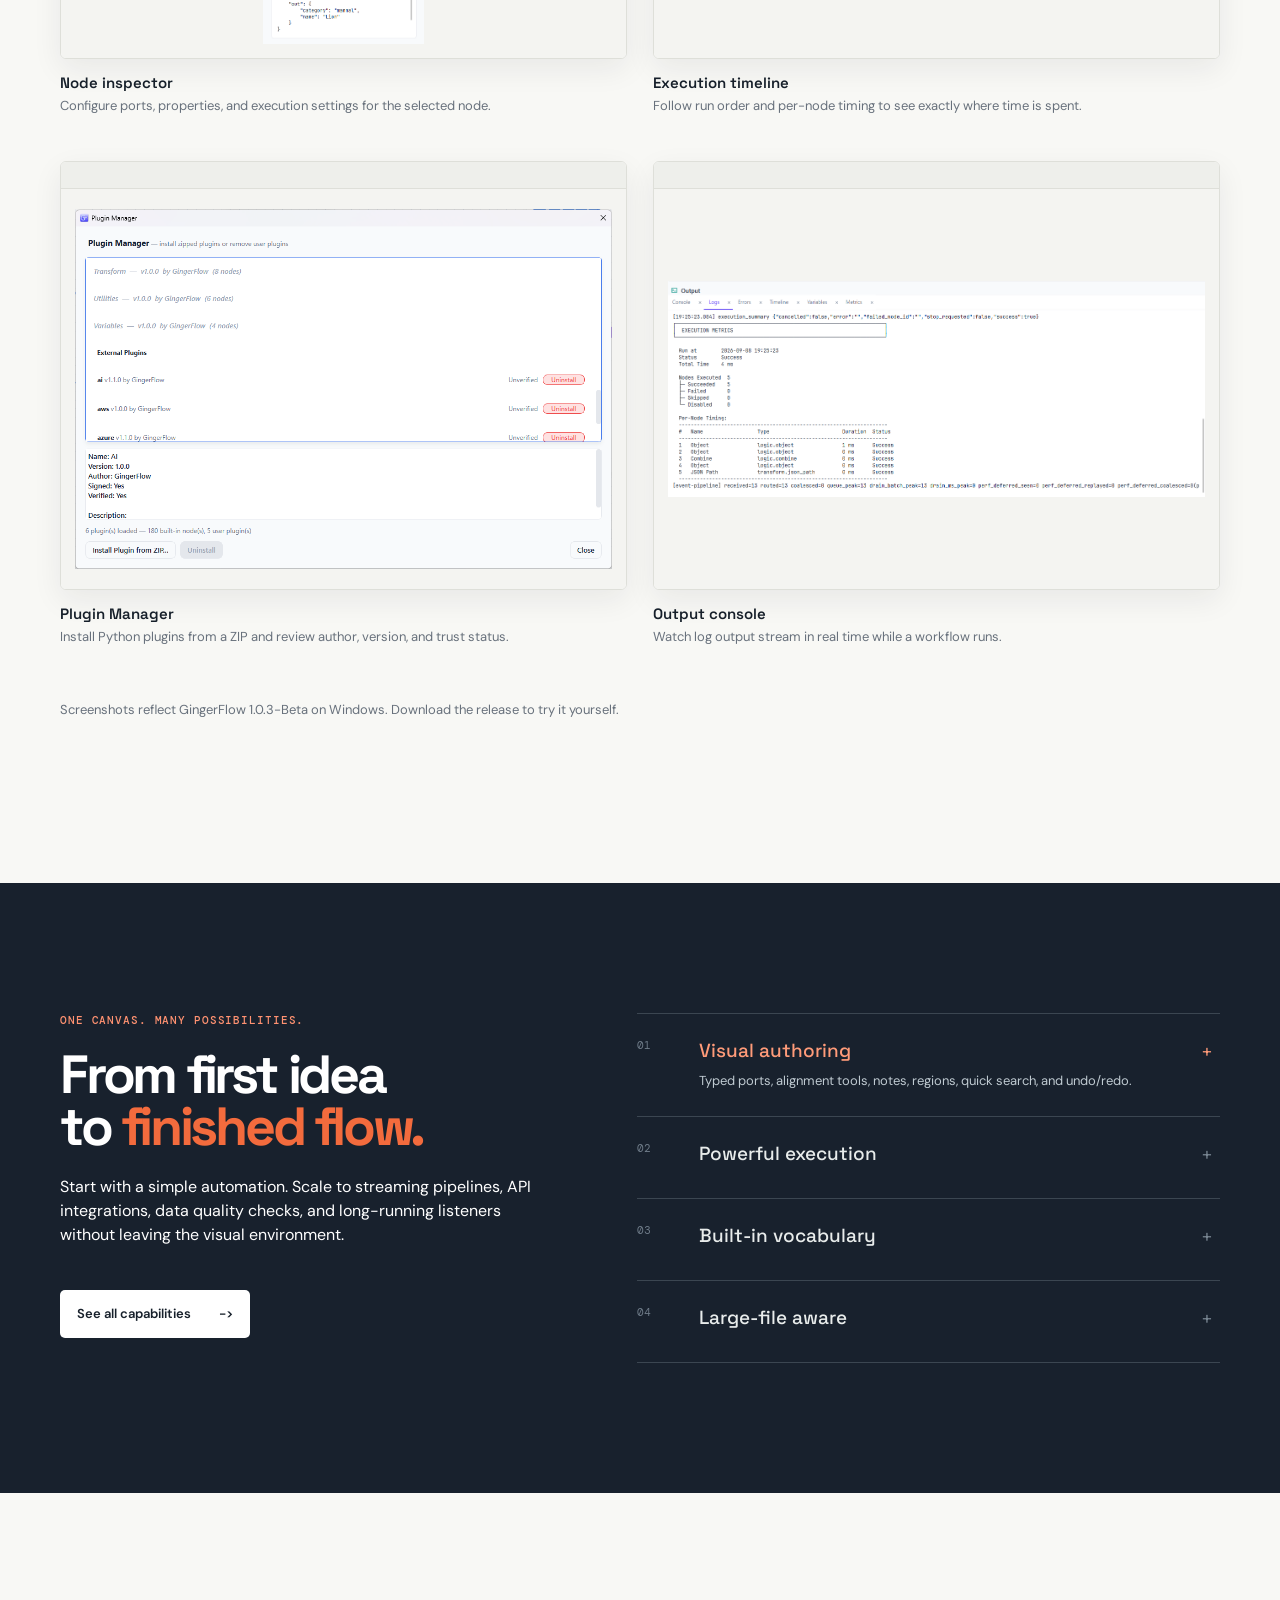
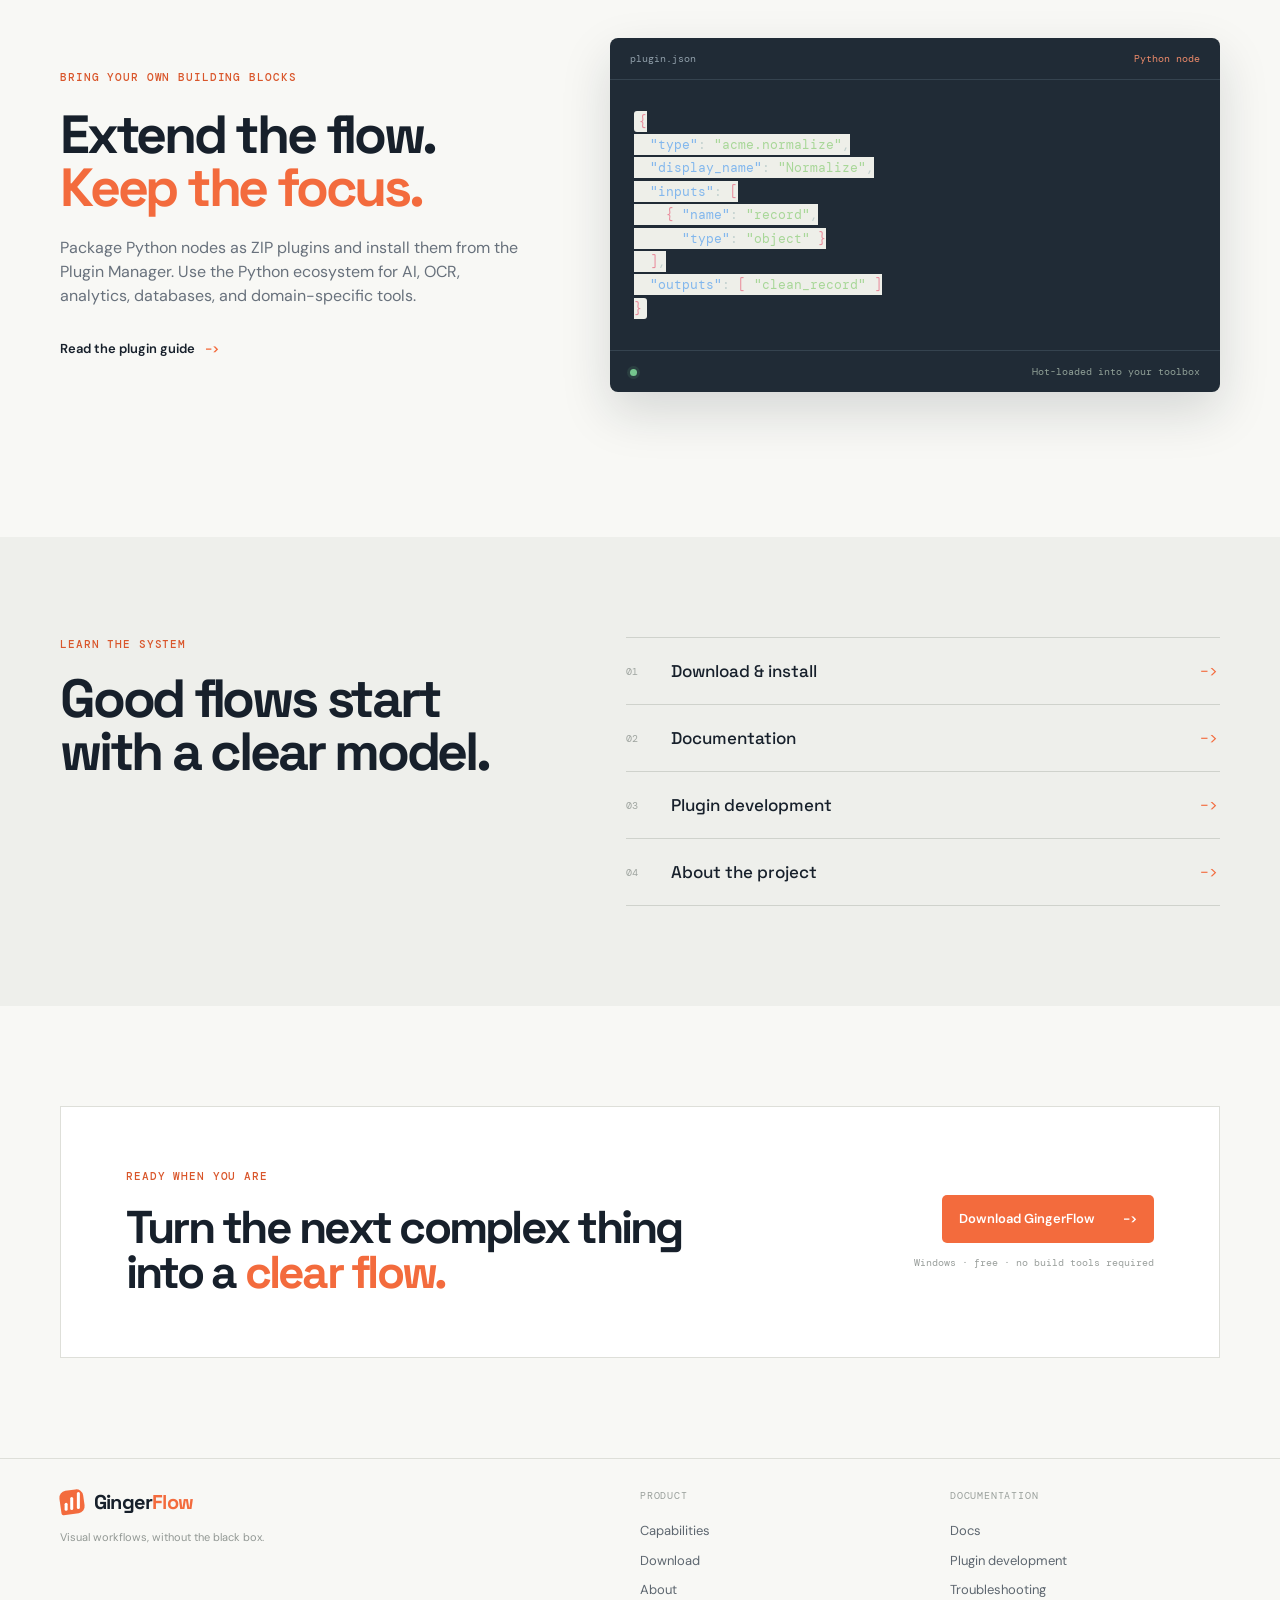
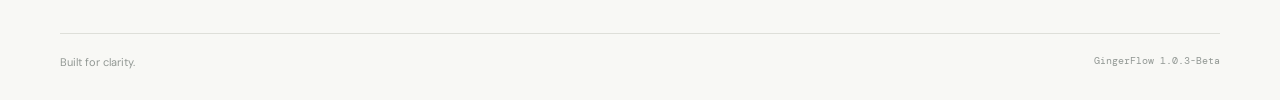
==== commit 079d78dd: "Update version to 1.0.3-Beta across all HTML files" ====
--- a/index.html
+++ b/index.html
@@ -24,6 +24,9 @@
   <meta name="twitter:image" content="https://gingerflow.dev/screenshots/editor.png">
   <meta name="twitter:title" content="GingerFlow - Visual Workflow Engine for Data Automation">
   <meta name="twitter:description" content="Build, execute, and reuse data workflows on a visual canvas. Free for Windows.">
+  <link rel="icon" href="favicon.ico" sizes="any">
+  <link rel="icon" type="image/png" sizes="32x32" href="favicon-32.png">
+  <link rel="apple-touch-icon" sizes="180x180" href="apple-touch-icon.png">
   <link rel="stylesheet" href="styles.css">
   <script type="application/ld+json">
   {
@@ -32,7 +35,7 @@
     "name": "GingerFlow",
     "applicationCategory": "DeveloperApplication",
     "operatingSystem": "Windows 10, Windows 11",
-    "softwareVersion": "1.0.2",
+    "softwareVersion": "1.0.3-Beta",
     "url": "https://gingerflow.dev/",
     "screenshot": [
       "https://gingerflow.dev/screenshots/editor.png",
@@ -41,7 +44,7 @@
       "https://gingerflow.dev/screenshots/plugin-manager.png",
       "https://gingerflow.dev/screenshots/console.png"
     ],
-    "downloadUrl": "https://github.com/priyankdalal/GingerFlow/releases/tag/1.0.1-Beta",
+    "downloadUrl": "https://github.com/priyankdalal/GingerFlow/releases/tag/1.0.3-Beta",
     "description": "A desktop visual workflow engine for building, executing, packaging, and reusing data workflows, with a validated DAG runtime, streaming pipelines, and Python plugins.",
     "featureList": [
       "Visual node editor with typed ports",
@@ -171,7 +174,7 @@
           <figcaption><strong>Output console</strong><span>Watch log output stream in real time while a workflow runs.</span></figcaption>
         </figure>
       </div>
-      <p class="shot-note">Screenshots reflect GingerFlow 1.0.2 on Windows. <a href="download.html">Download the release</a> to try it yourself.</p>
+      <p class="shot-note">Screenshots reflect GingerFlow 1.0.3-Beta on Windows. <a href="download.html">Download the release</a> to try it yourself.</p>
     </section>
 
     <section class="dark-section" id="capabilities">
@@ -219,7 +222,7 @@
       <nav class="footer-col" aria-label="Product"><h2>Product</h2><a href="capabilities.html">Capabilities</a><a href="download.html">Download</a><a href="about.html">About</a></nav>
       <nav class="footer-col" aria-label="Documentation"><h2>Documentation</h2><a href="docs.html">Docs</a><a href="plugin-development.html">Plugin development</a><a href="docs.html#troubleshooting">Troubleshooting</a></nav>
     </div>
-    <div class="shell footer-base"><span>Built for clarity.</span><span class="footer-note">GingerFlow 1.0.2</span></div>
+    <div class="shell footer-base"><span>Built for clarity.</span><span class="footer-note">GingerFlow 1.0.3-Beta</span></div>
   </footer>
   <script src="script.js"></script>
 </body>
